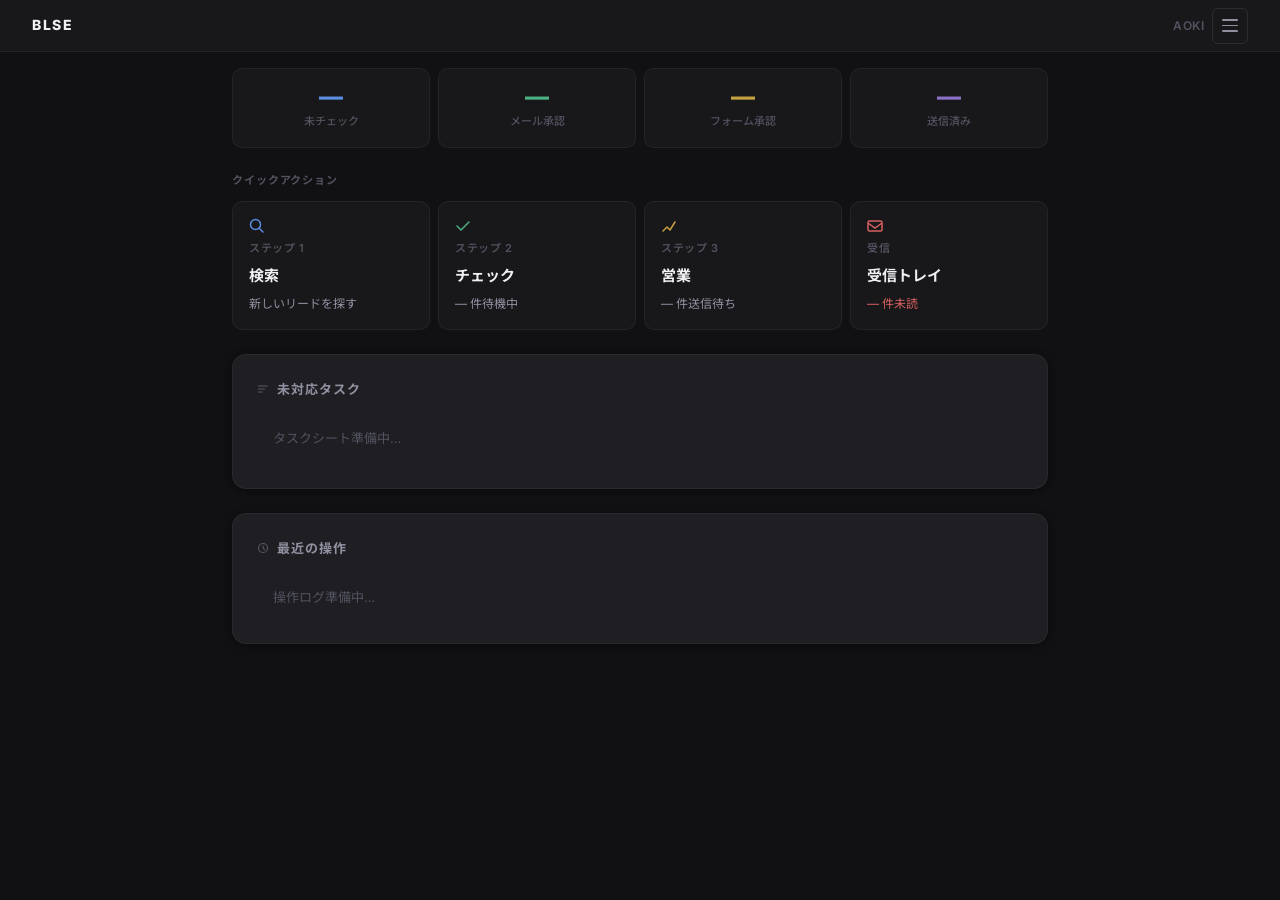
==== index.html @ 65430a39 "Initial commit: BLSE v2 frontend + GAS scripts" ====
<!DOCTYPE html>
<html lang="ja">

<head>
    <meta charset="UTF-8">
    <meta name="viewport" content="width=device-width, initial-scale=1.0">
    <title>BLSE — ダッシュボード</title>
    <link rel="preconnect" href="https://fonts.googleapis.com">
    <link
        href="https://fonts.googleapis.com/css2?family=Inter:wght@300;400;500;600;700;800;900&family=Noto+Sans+JP:wght@400;500;700&display=swap"
        rel="stylesheet">
    <link rel="stylesheet" href="styles.css">
    <script src="https://accounts.google.com/gsi/client" async defer></script>
    <script src="config.js"></script>
    <script src="auth.js"></script>
    <script src="sheets.js"></script>
    <style>
        .quick-actions {
            display: grid;
            grid-template-columns: 1fr 1fr;
            gap: var(--s2);
        }

        .quick-btn {
            display: flex;
            flex-direction: column;
            gap: 6px;
            padding: var(--s4);
            background: var(--bg-1);
            border: 1px solid var(--line-1);
            border-radius: var(--r2);
            cursor: pointer;
            text-decoration: none;
            transition: var(--mid);
            color: var(--t-1);
        }

        .quick-btn:hover {
            background: var(--bg-3);
            border-color: var(--line-3);
        }

        .quick-btn-label {
            font-size: .6875rem;
            color: var(--t-3);
            font-weight: 600;
            text-transform: uppercase;
            letter-spacing: .06em;
        }

        .quick-btn-title {
            font-size: .9375rem;
            font-weight: 700;
        }

        .quick-btn-sub {
            font-size: .75rem;
            color: var(--t-2);
        }

        .activity-item {
            display: flex;
            align-items: flex-start;
            gap: var(--s3);
            padding: var(--s3) 0;
            border-bottom: 1px solid var(--line-1);
            font-size: .8125rem;
        }

        .activity-item:last-child {
            border-bottom: none;
        }

        .activity-icon {
            width: 28px;
            height: 28px;
            border-radius: var(--r1);
            background: var(--bg-3);
            border: 1px solid var(--line-1);
            display: flex;
            align-items: center;
            justify-content: center;
            flex-shrink: 0;
        }

        .activity-text {
            flex: 1;
        }

        .activity-name {
            font-weight: 600;
            color: var(--t-1);
        }

        .activity-time {
            color: var(--t-3);
            font-size: .6875rem;
            margin-top: 2px;
        }

        .mb-lg {
            margin-bottom: var(--s5);
        }

        @media(min-width:768px) {
            .quick-actions {
                grid-template-columns: repeat(4, 1fr);
            }
        }
    </style>
</head>

<body>
    <header class="topbar">
        <span class="topbar-logo">BLSE</span>
        <div class="topbar-right">
            <span class="topbar-user">AOKI</span>
            <button class="topbar-menu-btn" onclick="toggleMenu()">
                <span class="hamburger"><span></span><span></span><span></span></span>
            </button>
        </div>
    </header>

    <div class="menu-overlay" id="menuOverlay" onclick="toggleMenu()"></div>
    <nav class="slide-menu" id="slideMenu">
        <button class="menu-close" onclick="toggleMenu()">&#x2715;</button>
        <div class="menu-section-label">メニュー</div>
        <a href="index.html" class="menu-item active">
            <svg width="14" height="14" viewBox="0 0 16 16" fill="none">
                <rect x="1" y="1" width="6" height="6" rx="1" fill="currentColor" />
                <rect x="9" y="1" width="6" height="6" rx="1" fill="currentColor" />
                <rect x="1" y="9" width="6" height="6" rx="1" fill="currentColor" />
                <rect x="9" y="9" width="6" height="6" rx="1" fill="currentColor" />
            </svg>
            ダッシュボード
        </a>
        <a href="search.html" class="menu-item">
            <svg width="14" height="14" viewBox="0 0 16 16" fill="none">
                <circle cx="6.5" cy="6.5" r="5" stroke="currentColor" stroke-width="1.5" />
                <path d="M10.5 10.5L14 14" stroke="currentColor" stroke-width="1.5" stroke-linecap="round" />
            </svg>
            検索
        </a>
        <a href="check.html" class="menu-item">
            <svg width="14" height="14" viewBox="0 0 16 16" fill="none">
                <path d="M2 8l4 4 8-8" stroke="currentColor" stroke-width="1.5" stroke-linecap="round"
                    stroke-linejoin="round" />
            </svg>
            チェック
        </a>
        <a href="sales.html" class="menu-item">
            <svg width="14" height="14" viewBox="0 0 16 16" fill="none">
                <path d="M2 13l4-4 3 3 5-8" stroke="currentColor" stroke-width="1.5" stroke-linecap="round"
                    stroke-linejoin="round" />
            </svg>
            営業
        </a>
        <a href="inbox.html" class="menu-item">
            <svg width="14" height="14" viewBox="0 0 16 16" fill="none">
                <rect x="1" y="3" width="14" height="10" rx="1.5" stroke="currentColor" stroke-width="1.5" />
                <path d="M1 5l7 5 7-5" stroke="currentColor" stroke-width="1.5" />
            </svg>
            受信トレイ
        </a>
        <a href="log.html" class="menu-item">
            <svg width="14" height="14" viewBox="0 0 16 16" fill="none">
                <path d="M2 4h12M2 8h8M2 12h5" stroke="currentColor" stroke-width="1.5" stroke-linecap="round" />
            </svg>
            ログ
        </a>
    </nav>

    <main class="main">
        <!-- 統計 -->
        <div class="stats-grid animate-in mb-lg">
            <div class="stat-item">
                <div class="stat-value t-blue" id="stat-unchecked">—</div>
                <div class="stat-label">未チェック</div>
            </div>
            <div class="stat-item">
                <div class="stat-value" style="color:var(--green)" id="stat-email">—</div>
                <div class="stat-label">メール承認</div>
            </div>
            <div class="stat-item">
                <div class="stat-value" style="color:var(--yellow)" id="stat-form">—</div>
                <div class="stat-label">フォーム承認</div>
            </div>
            <div class="stat-item">
                <div class="stat-value" style="color:var(--purple)" id="stat-inbox">—</div>
                <div class="stat-label">送信済み</div>
            </div>
        </div>

        <!-- クイックアクション -->
        <div class="section-label animate-in">クイックアクション</div>
        <div class="quick-actions animate-in mb-lg">
            <a href="search.html" class="quick-btn">
                <svg width="16" height="16" viewBox="0 0 16 16" fill="none">
                    <circle cx="6.5" cy="6.5" r="5" stroke="var(--blue)" stroke-width="1.5" />
                    <path d="M10.5 10.5L14 14" stroke="var(--blue)" stroke-width="1.5" stroke-linecap="round" />
                </svg>
                <span class="quick-btn-label">ステップ 1</span>
                <span class="quick-btn-title">検索</span>
                <span class="quick-btn-sub">新しいリードを探す</span>
            </a>
            <a href="check.html" class="quick-btn">
                <svg width="16" height="16" viewBox="0 0 16 16" fill="none">
                    <path d="M2 8l4 4 8-8" stroke="var(--green)" stroke-width="1.5" stroke-linecap="round"
                        stroke-linejoin="round" />
                </svg>
                <span class="quick-btn-label">ステップ 2</span>
                <span class="quick-btn-title">チェック</span>
                <span class="quick-btn-sub" id="qb-check">— 件待機中</span>
            </a>
            <a href="sales.html" class="quick-btn">
                <svg width="16" height="16" viewBox="0 0 16 16" fill="none">
                    <path d="M2 13l4-4 3 3 5-8" stroke="var(--yellow)" stroke-width="1.5" stroke-linecap="round"
                        stroke-linejoin="round" />
                </svg>
                <span class="quick-btn-label">ステップ 3</span>
                <span class="quick-btn-title">営業</span>
                <span class="quick-btn-sub" id="qb-sales">— 件送信待ち</span>
            </a>
            <a href="inbox.html" class="quick-btn">
                <svg width="16" height="16" viewBox="0 0 16 16" fill="none">
                    <rect x="1" y="3" width="14" height="10" rx="1.5" stroke="var(--red)" stroke-width="1.5" />
                    <path d="M1 5l7 5 7-5" stroke="var(--red)" stroke-width="1.5" />
                </svg>
                <span class="quick-btn-label">受信</span>
                <span class="quick-btn-title">受信トレイ</span>
                <span class="quick-btn-sub" id="qb-inbox" style="color:var(--red)">— 件未読</span>
            </a>
        </div>

        <!-- タスク -->
        <div class="card animate-in mb-lg">
            <div class="card-header">
                <span class="card-title">
                    <svg width="12" height="12" viewBox="0 0 16 16" fill="none">
                        <path d="M2 4h12M2 8h8M2 12h5" stroke="currentColor" stroke-width="1.5"
                            stroke-linecap="round" />
                    </svg>
                    未対応タスク
                </span>
                <span class="t-muted" id="taskBadge" style="font-size:.75rem;">—</span>
            </div>
            <div id="taskList" style="min-height:48px;">
                <div class="t-muted" style="padding:var(--s3) var(--s4);font-size:.8125rem;">読み込み中...</div>
            </div>
        </div>

        <!-- 最近の操作 -->
        <div class="card animate-in">
            <div class="card-header">
                <span class="card-title">
                    <svg width="12" height="12" viewBox="0 0 16 16" fill="none">
                        <circle cx="8" cy="8" r="6" stroke="currentColor" stroke-width="1.5" />
                        <path d="M8 5v3l2 2" stroke="currentColor" stroke-width="1.5" stroke-linecap="round" />
                    </svg>
                    最近の操作
                </span>
            </div>
            <div id="activityList">
                <div class="t-muted" style="padding:var(--s3) var(--s4);font-size:.8125rem;">読み込み中...</div>
            </div>
        </div>
    </main>

    <script>
        function toggleMenu() {
            document.getElementById('slideMenu').classList.toggle('active');
            document.getElementById('menuOverlay').classList.toggle('active');
        }

        // ── タスク完了処理 ────────────────────────────────────────────────
        async function completeTask(btn, sheetRowIndex) {
            btn.disabled = true;
            btn.textContent = '...';
            try {
                await Sheets.updateCellByHeader('タスク', sheetRowIndex, 'ステータス', '完了');
                btn.textContent = '✓';
                btn.style.color = 'var(--green)';
                btn.style.borderColor = 'var(--green)';
                btn.closest('.task-item').style.opacity = '0.4';
            } catch (e) {
                btn.disabled = false;
                btn.textContent = '✓';
                alert('更新失敗: ' + e.message);
            }
        }

        // ── 優先度ラベル変換 ──────────────────────────────────────────────
        function _priorityClass(p) {
            if (!p) return 'low';
            if (p.includes('最優先') || p.includes('🔴')) return 'high';
            if (p.includes('通常') || p.includes('🟡')) return 'medium';
            return 'low';
        }

        // ── 期限表示 ──────────────────────────────────────────────────────
        function _deadlineLabel(isoStr) {
            if (!isoStr) return '';
            const dl = new Date(isoStr);
            const now = new Date();
            const diffH = (dl - now) / 3600000;
            if (diffH < 0) return '<span class="task-deadline urgent">期限超過</span>';
            if (diffH < 24) return '<span class="task-deadline urgent">本日中</span>';
            if (diffH < 72) return '<span class="task-deadline">' + Math.ceil(diffH / 24) + '日以内</span>';
            return '<span class="task-deadline">' + dl.toLocaleDateString('ja-JP', { month: 'numeric', day: 'numeric' }) + 'まで</span>';
        }

        // ── 操作ドット色 ──────────────────────────────────────────────────
        function _dotColor(action) {
            if (!action) return 'dot-blue';
            if (action.includes('保存') || action.includes('完了')) return 'dot-green';
            if (action.includes('却下') || action.includes('失敗')) return 'dot-red';
            if (action.includes('返信') || action.includes('検知')) return 'dot-yellow';
            return 'dot-blue';
        }

        async function loadDashboard() {
            // ── 統計（失敗しても継続） ───────────────────────────────────
            try {
                const [unchecked, email, form, sent] = await Promise.all([
                    Sheets.readAll(CONFIG.SHEETS.UNCHECKED_HP),
                    Sheets.readAll(CONFIG.SHEETS.CHECKED_EMAIL),
                    Sheets.readAll(CONFIG.SHEETS.CHECKED_FORM),
                    Sheets.readAll(CONFIG.SHEETS.SENT),
                ]);
                const el = (id, val) => { const e = document.getElementById(id); if (e) e.textContent = val; };
                el('stat-unchecked', unchecked.length);
                el('stat-email', email.length);
                el('stat-form', form.length);
                el('stat-inbox', sent.length);
                // クイックアクションバッジ更新
                const qbCheck = document.getElementById('qb-check');
                const qbSales = document.getElementById('qb-sales');
                const qbInbox = document.getElementById('qb-inbox');
                if (qbCheck) qbCheck.textContent = unchecked.length + ' 件待機中';
                if (qbSales) qbSales.textContent = (email.length + form.length) + ' 件送信待ち';
                // 返信ログから未対応件数
                try {
                    const replies = await Sheets.readAll(CONFIG.SHEETS.REPLY_LOG || '返信ログ');
                    const unread = replies.filter(r => !r[6] || r[6] === '未対応').length;
                    if (qbInbox) qbInbox.textContent = unread + ' 件未対応';
                } catch { if (qbInbox) qbInbox.textContent = '—'; }

            } catch (e) { console.warn('統計読み込み失敗:', e); }

            // ── タスク一覧（シートなし時は空表示） ─────────────────────
            try {
                const tasks = await Sheets.readAll('タスク');
                // raw配列: [ts(0), title(1), priority(2), deadline(3), company(4), cat(5), status(6)]
                const activeTasks = tasks
                    .map((r, i) => ({ r, sheetRow: i + 2 }))
                    .filter(({ r }) => (r[6] || '') !== '完了')
                    .sort((a, b) => new Date(a.r[3]) - new Date(b.r[3]));

                document.getElementById('taskBadge').textContent = activeTasks.length + '件';
                const taskList = document.getElementById('taskList');
                if (activeTasks.length === 0) {
                    taskList.innerHTML = '<div class="t-muted" style="padding:var(--s3) var(--s4);font-size:.8125rem;">未対応タスクはありません ✅</div>';
                } else {
                    taskList.innerHTML = activeTasks.slice(0, 10).map(({ r, sheetRow }) => `
                        <div class="task-item">
                            <div class="task-priority ${_priorityClass(r[2])}"></div>
                            <div class="task-content">
                                <div class="task-title">${r[1] || '（タイトルなし）'}</div>
                                <div class="task-meta">${_deadlineLabel(r[3])}<span style="color:var(--t-4);margin-left:6px;font-size:.6875rem;">${r[4] || ''}</span></div>
                            </div>
                            <button class="task-check" onclick="completeTask(this, ${sheetRow})">✓</button>
                        </div>
                    `).join('');
                }
            } catch (e) {
                console.warn('タスク読み込み失敗:', e);
                document.getElementById('taskList').innerHTML = '<div class="t-muted" style="padding:var(--s3) var(--s4);font-size:.8125rem;">タスクシート準備中…</div>';
                document.getElementById('taskBadge').textContent = '';
            }

            // ── 操作ログ（シートなし時は空表示） ───────────────────────
            try {
                const logs = await Sheets.readAll(CONFIG.SHEETS.OPERATION_LOG);
                // raw配列: [ts(0), user(1), action(2), target(3), detail(4)]
                const recent = [...logs].reverse().slice(0, 5);
                const actEl = document.getElementById('activityList');
                if (recent.length === 0) {
                    actEl.innerHTML = '<div class="t-muted" style="padding:var(--s3) var(--s4);font-size:.8125rem;">操作ログがありません</div>';
                } else {
                    actEl.innerHTML = recent.map(r => {
                        const ts = r[0] ? new Date(r[0]).toLocaleTimeString('ja-JP', { hour: '2-digit', minute: '2-digit' }) : '';
                        const label = [r[2], r[3], r[4]].filter(Boolean).join(' — ');
                        return `
                        <div class="activity-item">
                            <div class="activity-icon"><div class="dot ${_dotColor(r[2])}"></div></div>
                            <div class="activity-text">
                                <div class="activity-name">${label}</div>
                                <div class="activity-time">${ts}</div>
                            </div>
                        </div>`;
                    }).join('');
                }
            } catch (e) {
                console.warn('操作ログ読み込み失敗:', e);
                document.getElementById('activityList').innerHTML = '<div class="t-muted" style="padding:var(--s3) var(--s4);font-size:.8125rem;">操作ログ準備中…</div>';
            }
        }
        loadDashboard();
    </script>
    <script>
        window.onerror = function (msg, src, line, col, err) {
            var m = '⚠️ [エラー] ' + msg + (src ? ' (' + src.split('/').pop() + ':' + line + ')' : '');
            if (typeof showToast === 'function') { showToast(m); return false; }
            var t = document.createElement('div');
            t.style.cssText = 'position:fixed;bottom:80px;left:50%;transform:translateX(-50%);background:#ef4444;color:#fff;padding:10px 18px;border-radius:8px;font-size:.8125rem;font-weight:600;z-index:99999;max-width:90vw;word-break:break-all;box-shadow:0 4px 12px rgba(0,0,0,.3);';
            t.textContent = m; document.body.appendChild(t);
            setTimeout(function () { t.remove(); }, 6000);
            return false;
        };
    </script>
</body>

</html>
---- styles.css ----
/* =============================================
   BLSE v2 — Design System
   No-emoji dark / Clean / Typographic
   ============================================= */

@import url('https://fonts.googleapis.com/css2?family=Inter:wght@300;400;500;600;700;800;900&family=Noto+Sans+JP:wght@400;500;700&display=swap');

*,
*::before,
*::after {
    box-sizing: border-box;
    margin: 0;
    padding: 0;
}

:root {
    /* Backgrounds */
    --bg-0: #111113;
    --bg-1: #18181b;
    --bg-2: #1f1f23;
    --bg-3: #27272c;
    --bg-4: #303037;

    /* Borders */
    --line-1: rgba(255, 255, 255, 0.05);
    --line-2: rgba(255, 255, 255, 0.09);
    --line-3: rgba(255, 255, 255, 0.14);

    /* Text */
    --t-1: #f0f0f2;
    --t-2: #9090a0;
    --t-3: #525260;

    /* Accents — muted palette */
    --blue: #5b8dde;
    --green: #4caf82;
    --red: #d96060;
    --yellow: #c4a040;
    --purple: #8b72c8;

    --blue-dim: rgba(91, 141, 222, 0.10);
    --green-dim: rgba(76, 175, 130, 0.10);
    --red-dim: rgba(217, 96, 96, 0.10);
    --yellow-dim: rgba(196, 160, 64, 0.10);

    /* Spacing */
    --s1: 4px;
    --s2: 8px;
    --s3: 12px;
    --s4: 16px;
    --s5: 24px;
    --s6: 32px;
    --s7: 48px;

    /* Radius */
    --r1: 6px;
    --r2: 10px;
    --r3: 14px;
    --r4: 20px;

    /* Shadows */
    --sh1: 0 1px 4px rgba(0, 0, 0, .3), 0 2px 12px rgba(0, 0, 0, .2);
    --sh2: 0 4px 20px rgba(0, 0, 0, .4);

    /* Font */
    --sans: 'Inter', 'Noto Sans JP', -apple-system, BlinkMacSystemFont, sans-serif;

    /* Transitions */
    --fast: 120ms ease;
    --mid: 220ms ease;
    --smooth: 320ms cubic-bezier(.4, 0, .2, 1);
}

html {
    font-size: 16px;
    -webkit-text-size-adjust: 100%;
}

body {
    font-family: var(--sans);
    background: var(--bg-0);
    color: var(--t-1);
    line-height: 1.6;
    min-height: 100vh;
    -webkit-font-smoothing: antialiased;
    overflow-x: hidden;
}

/* ── Typography ── */
h1,
h2,
h3,
h4 {
    font-weight: 700;
    line-height: 1.25;
    letter-spacing: -.025em;
}

h1 {
    font-size: 1.625rem;
}

h2 {
    font-size: 1.25rem;
}

h3 {
    font-size: 1.0625rem;
}

/* ── Top Bar ── */
.topbar {
    position: fixed;
    top: 0;
    left: 0;
    right: 0;
    height: 52px;
    background: var(--bg-1);
    border-bottom: 1px solid var(--line-1);
    display: flex;
    align-items: center;
    justify-content: space-between;
    padding: 0 var(--s4);
    z-index: 1000;
}

.topbar-logo {
    font-size: .875rem;
    font-weight: 800;
    letter-spacing: .12em;
    text-transform: uppercase;
    color: var(--t-1);
}

.topbar-right {
    display: flex;
    align-items: center;
    gap: var(--s2);
}

.topbar-user {
    font-size: .75rem;
    font-weight: 600;
    color: var(--t-3);
    letter-spacing: .04em;
}

.topbar-menu-btn {
    width: 36px;
    height: 36px;
    display: flex;
    align-items: center;
    justify-content: center;
    background: transparent;
    border: 1px solid var(--line-2);
    color: var(--t-2);
    border-radius: var(--r1);
    cursor: pointer;
    transition: var(--fast);
}

.topbar-menu-btn:hover {
    background: var(--bg-3);
    color: var(--t-1);
    border-color: var(--line-3);
}

.hamburger {
    display: flex;
    flex-direction: column;
    gap: 4px;
    pointer-events: none;
}

.hamburger span {
    display: block;
    width: 16px;
    height: 1.5px;
    background: currentColor;
    border-radius: 1px;
}

/* ── Slide Menu ── */
.menu-overlay {
    position: fixed;
    inset: 0;
    background: rgba(0, 0, 0, .55);
    z-index: 1100;
    opacity: 0;
    visibility: hidden;
    transition: var(--mid);
}

.menu-overlay.active {
    opacity: 1;
    visibility: visible;
}

.slide-menu {
    position: fixed;
    top: 0;
    right: -280px;
    width: 260px;
    height: 100vh;
    background: var(--bg-1);
    border-left: 1px solid var(--line-1);
    z-index: 1200;
    padding: 60px var(--s4) var(--s6);
    display: flex;
    flex-direction: column;
    gap: 2px;
    transition: var(--smooth);
    overflow-y: auto;
}

.slide-menu.active {
    right: 0;
}

.menu-close {
    position: absolute;
    top: var(--s4);
    right: var(--s4);
    width: 32px;
    height: 32px;
    display: flex;
    align-items: center;
    justify-content: center;
    background: transparent;
    border: 1px solid var(--line-2);
    color: var(--t-2);
    font-size: .875rem;
    border-radius: var(--r1);
    cursor: pointer;
    transition: var(--fast);
}

.menu-close:hover {
    color: var(--red);
    border-color: var(--red);
    background: var(--red-dim);
}

.menu-section-label {
    font-size: .625rem;
    font-weight: 700;
    color: var(--t-3);
    text-transform: uppercase;
    letter-spacing: .1em;
    padding: var(--s3) var(--s3) var(--s2);
    margin-top: var(--s2);
}

.menu-item {
    display: flex;
    align-items: center;
    gap: var(--s3);
    padding: 10px var(--s3);
    border-radius: var(--r1);
    color: var(--t-2);
    text-decoration: none;
    font-size: .875rem;
    font-weight: 500;
    transition: var(--fast);
    border: 1px solid transparent;
}

.menu-item:hover {
    background: var(--bg-3);
    color: var(--t-1);
}

.menu-item.active {
    color: var(--t-1);
    background: var(--bg-3);
    border-color: var(--line-2);
}

.menu-item svg {
    flex-shrink: 0;
    opacity: .6;
}

.menu-item.active svg {
    opacity: 1;
}

/* ── Main ── */
.main {
    padding-top: 68px;
    padding-bottom: 48px;
    max-width: 880px;
    margin: 0 auto;
    padding-left: var(--s4);
    padding-right: var(--s4);
}

/* ── Cards ── */
.card {
    background: var(--bg-2);
    border: 1px solid var(--line-1);
    border-radius: var(--r3);
    padding: var(--s5);
    box-shadow: var(--sh1);
    transition: var(--mid);
}

.card:hover {
    border-color: var(--line-2);
}

.card+.card {
    margin-top: var(--s4);
}

.card-header {
    display: flex;
    align-items: center;
    justify-content: space-between;
    margin-bottom: var(--s4);
}

.card-title {
    font-size: .8125rem;
    font-weight: 700;
    color: var(--t-2);
    text-transform: uppercase;
    letter-spacing: .07em;
    display: flex;
    align-items: center;
    gap: var(--s2);
}

.card-title svg {
    opacity: .5;
}

/* ── Badges ── */
.badge {
    display: inline-flex;
    align-items: center;
    gap: 4px;
    padding: 3px 10px;
    border-radius: 100px;
    font-size: .6875rem;
    font-weight: 600;
    letter-spacing: .02em;
}

.badge-red {
    background: var(--red-dim);
    color: var(--red);
}

.badge-yellow {
    background: var(--yellow-dim);
    color: var(--yellow);
}

.badge-green {
    background: var(--green-dim);
    color: var(--green);
}

.badge-blue {
    background: var(--blue-dim);
    color: var(--blue);
}

/* ── Buttons ── */
.btn {
    display: inline-flex;
    align-items: center;
    justify-content: center;
    gap: var(--s2);
    padding: 9px 18px;
    border-radius: var(--r1);
    font-size: .875rem;
    font-weight: 600;
    font-family: var(--sans);
    cursor: pointer;
    border: none;
    transition: var(--mid);
    text-decoration: none;
    white-space: nowrap;
    letter-spacing: -.01em;
}

.btn svg {
    flex-shrink: 0;
}

.btn-primary {
    background: var(--blue);
    color: #fff;
}

.btn-primary:hover {
    filter: brightness(1.1);
}

.btn-secondary {
    background: var(--bg-3);
    color: var(--t-1);
    border: 1px solid var(--line-2);
}

.btn-secondary:hover {
    background: var(--bg-4);
    border-color: var(--line-3);
}

.btn-success {
    background: var(--green);
    color: #fff;
}

.btn-success:hover {
    filter: brightness(1.1);
}

.btn-danger {
    background: var(--red);
    color: #fff;
}

.btn-danger:hover {
    filter: brightness(1.1);
}

.btn-ghost {
    background: transparent;
    color: var(--t-2);
    border: 1px solid var(--line-2);
}

.btn-ghost:hover {
    background: var(--bg-3);
    color: var(--t-1);
}

.btn-sm {
    padding: 6px 14px;
    font-size: .8125rem;
}

.btn-lg {
    padding: 12px 24px;
    font-size: 1rem;
}

.btn-block {
    width: 100%;
}

.btn:disabled {
    opacity: .35;
    cursor: not-allowed;
    pointer-events: none;
}

/* ── Status dots ── */
.dot {
    width: 7px;
    height: 7px;
    border-radius: 50%;
    flex-shrink: 0;
}

.dot-green {
    background: var(--green);
}

.dot-yellow {
    background: var(--yellow);
}

.dot-red {
    background: var(--red);
}

.dot-blue {
    background: var(--blue);
}

/* ── Stats ── */
.stats-grid {
    display: grid;
    grid-template-columns: repeat(3, 1fr);
    gap: var(--s2);
}

.stat-item {
    text-align: center;
    padding: var(--s4);
    background: var(--bg-1);
    border: 1px solid var(--line-1);
    border-radius: var(--r2);
}

.stat-value {
    font-size: 1.5rem;
    font-weight: 800;
    line-height: 1;
    margin-bottom: 4px;
}

.stat-label {
    font-size: .6875rem;
    color: var(--t-3);
    font-weight: 500;
}

/* ── Task items ── */
.task-item {
    display: flex;
    align-items: flex-start;
    gap: var(--s4);
    padding: var(--s3) var(--s4);
    border-radius: var(--r1);
    border: 1px solid var(--line-1);
    background: var(--bg-1);
    transition: var(--fast);
}

.task-item:hover {
    border-color: var(--line-2);
    background: var(--bg-2);
}

.task-item+.task-item {
    margin-top: var(--s2);
}

.task-priority {
    width: 3px;
    min-height: 36px;
    border-radius: 2px;
    flex-shrink: 0;
    margin-top: 2px;
}

.task-priority.high {
    background: var(--red);
}

.task-priority.medium {
    background: var(--yellow);
}

.task-priority.low {
    background: var(--green);
}

.task-content {
    flex: 1;
    min-width: 0;
}

.task-title {
    font-size: .875rem;
    font-weight: 600;
    margin-bottom: 2px;
}

.task-meta {
    font-size: .75rem;
    color: var(--t-3);
    display: flex;
    gap: var(--s2);
}

.task-deadline.urgent {
    color: var(--red);
    font-weight: 600;
}

.task-check {
    width: 28px;
    height: 28px;
    border-radius: var(--r1);
    border: 1.5px solid var(--line-2);
    background: transparent;
    color: transparent;
    cursor: pointer;
    display: flex;
    align-items: center;
    justify-content: center;
    flex-shrink: 0;
    margin-top: 2px;
    transition: var(--fast);
}

.task-check:hover {
    border-color: var(--green);
    color: var(--green);
    background: var(--green-dim);
}

/* ── Login ── */
.login-container {
    display: flex;
    flex-direction: column;
    align-items: center;
    justify-content: center;
    min-height: 100vh;
    padding: var(--s6);
}

.login-logo {
    font-size: 2.25rem;
    font-weight: 900;
    letter-spacing: -.05em;
    color: var(--t-1);
    margin-bottom: 4px;
}

.login-sub {
    font-size: .8125rem;
    color: var(--t-3);
    margin-bottom: var(--s7);
    font-weight: 500;
}

.btn-google {
    display: flex;
    align-items: center;
    gap: var(--s3);
    padding: 14px 28px;
    background: #fff;
    color: #1f2937;
    border: none;
    border-radius: var(--r1);
    font-size: .9375rem;
    font-weight: 600;
    font-family: var(--sans);
    cursor: pointer;
    box-shadow: 0 2px 8px rgba(0, 0, 0, .25);
    transition: var(--mid);
}

.btn-google:hover {
    transform: translateY(-1px);
    box-shadow: 0 4px 16px rgba(0, 0, 0, .35);
}

/* ── Section label ── */
.section-label {
    font-size: .6875rem;
    font-weight: 700;
    color: var(--t-3);
    text-transform: uppercase;
    letter-spacing: .08em;
    margin-bottom: var(--s3);
}

/* ── Animations ── */
@keyframes fadeUp {
    from {
        opacity: 0;
        transform: translateY(8px);
    }

    to {
        opacity: 1;
        transform: translateY(0);
    }
}

.animate-in {
    animation: fadeUp .3s ease both;
}

.animate-in:nth-child(2) {
    animation-delay: 60ms;
}

.animate-in:nth-child(3) {
    animation-delay: 120ms;
}

.animate-in:nth-child(4) {
    animation-delay: 180ms;
}

.animate-in:nth-child(5) {
    animation-delay: 240ms;
}

/* ── Responsive ── */
@media(min-width:768px) {
    .topbar {
        padding: 0 var(--s6);
    }

    .main {
        padding-left: var(--s6);
        padding-right: var(--s6);
    }

    h1 {
        font-size: 1.875rem;
    }

    .stats-grid {
        grid-template-columns: repeat(4, 1fr);
    }

    .login-logo {
        font-size: 3rem;
    }
}

/* ── Utils ── */
.t-muted {
    color: var(--t-3);
}

.t-dim {
    color: var(--t-2);
}

.t-blue {
    color: var(--blue);
}

.t-green {
    color: var(--green);
}

.t-red {
    color: var(--red);
}

.t-yellow {
    color: var(--yellow);
}

.fw-700 {
    font-weight: 700;
}

.fw-800 {
    font-weight: 800;
}

.text-muted {
    color: var(--t-3);
}

.text-accent {
    color: var(--blue);
}

.text-green {
    color: var(--green);
}

.text-yellow {
    color: var(--yellow);
}

.text-red {
    color: var(--red);
}

.mt-sm {
    margin-top: var(--s2);
}

.mt-md {
    margin-top: var(--s4);
}

.mt-lg {
    margin-top: var(--s5);
}

/* ── Scrollbar ── */
::-webkit-scrollbar {
    width: 5px;
}

::-webkit-scrollbar-track {
    background: transparent;
}

::-webkit-scrollbar-thumb {
    background: var(--line-2);
    border-radius: 3px;
}

/* ── Selection ── */
::selection {
    background: rgba(91, 141, 222, .2);
}
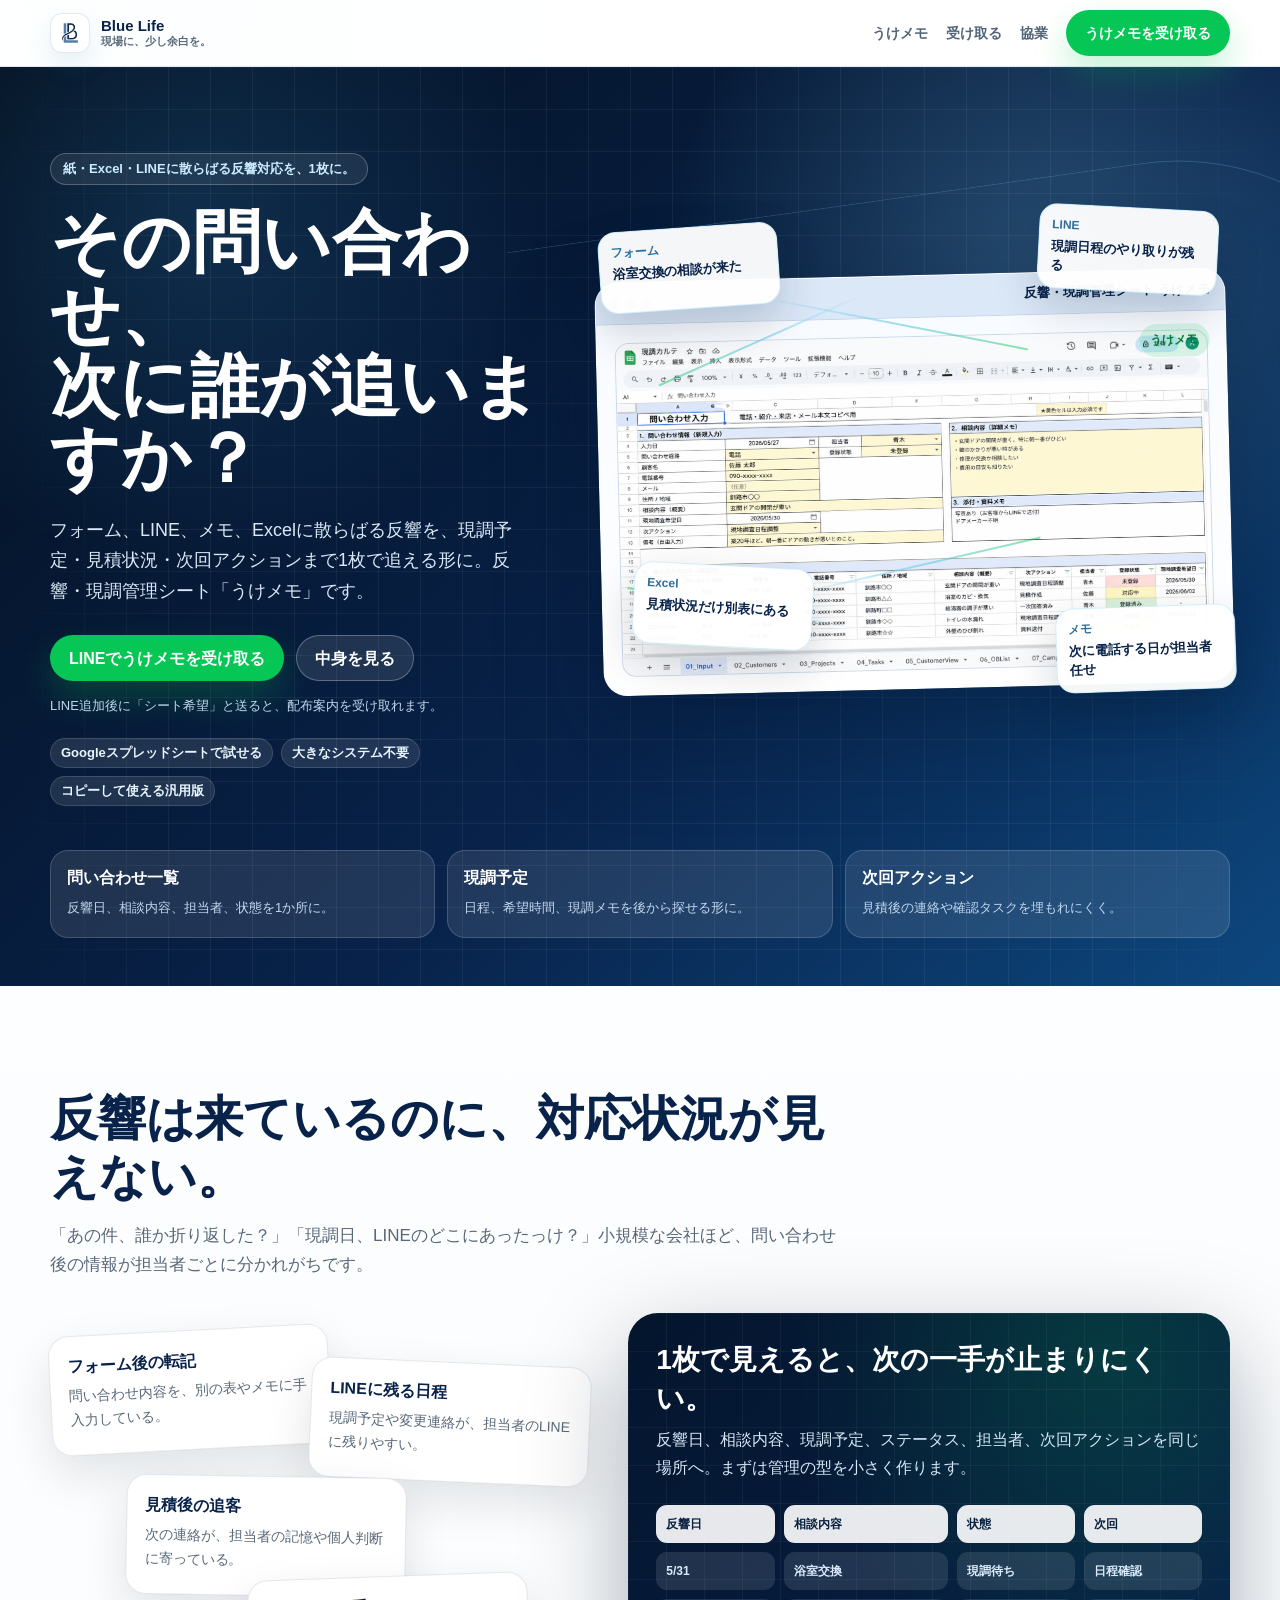
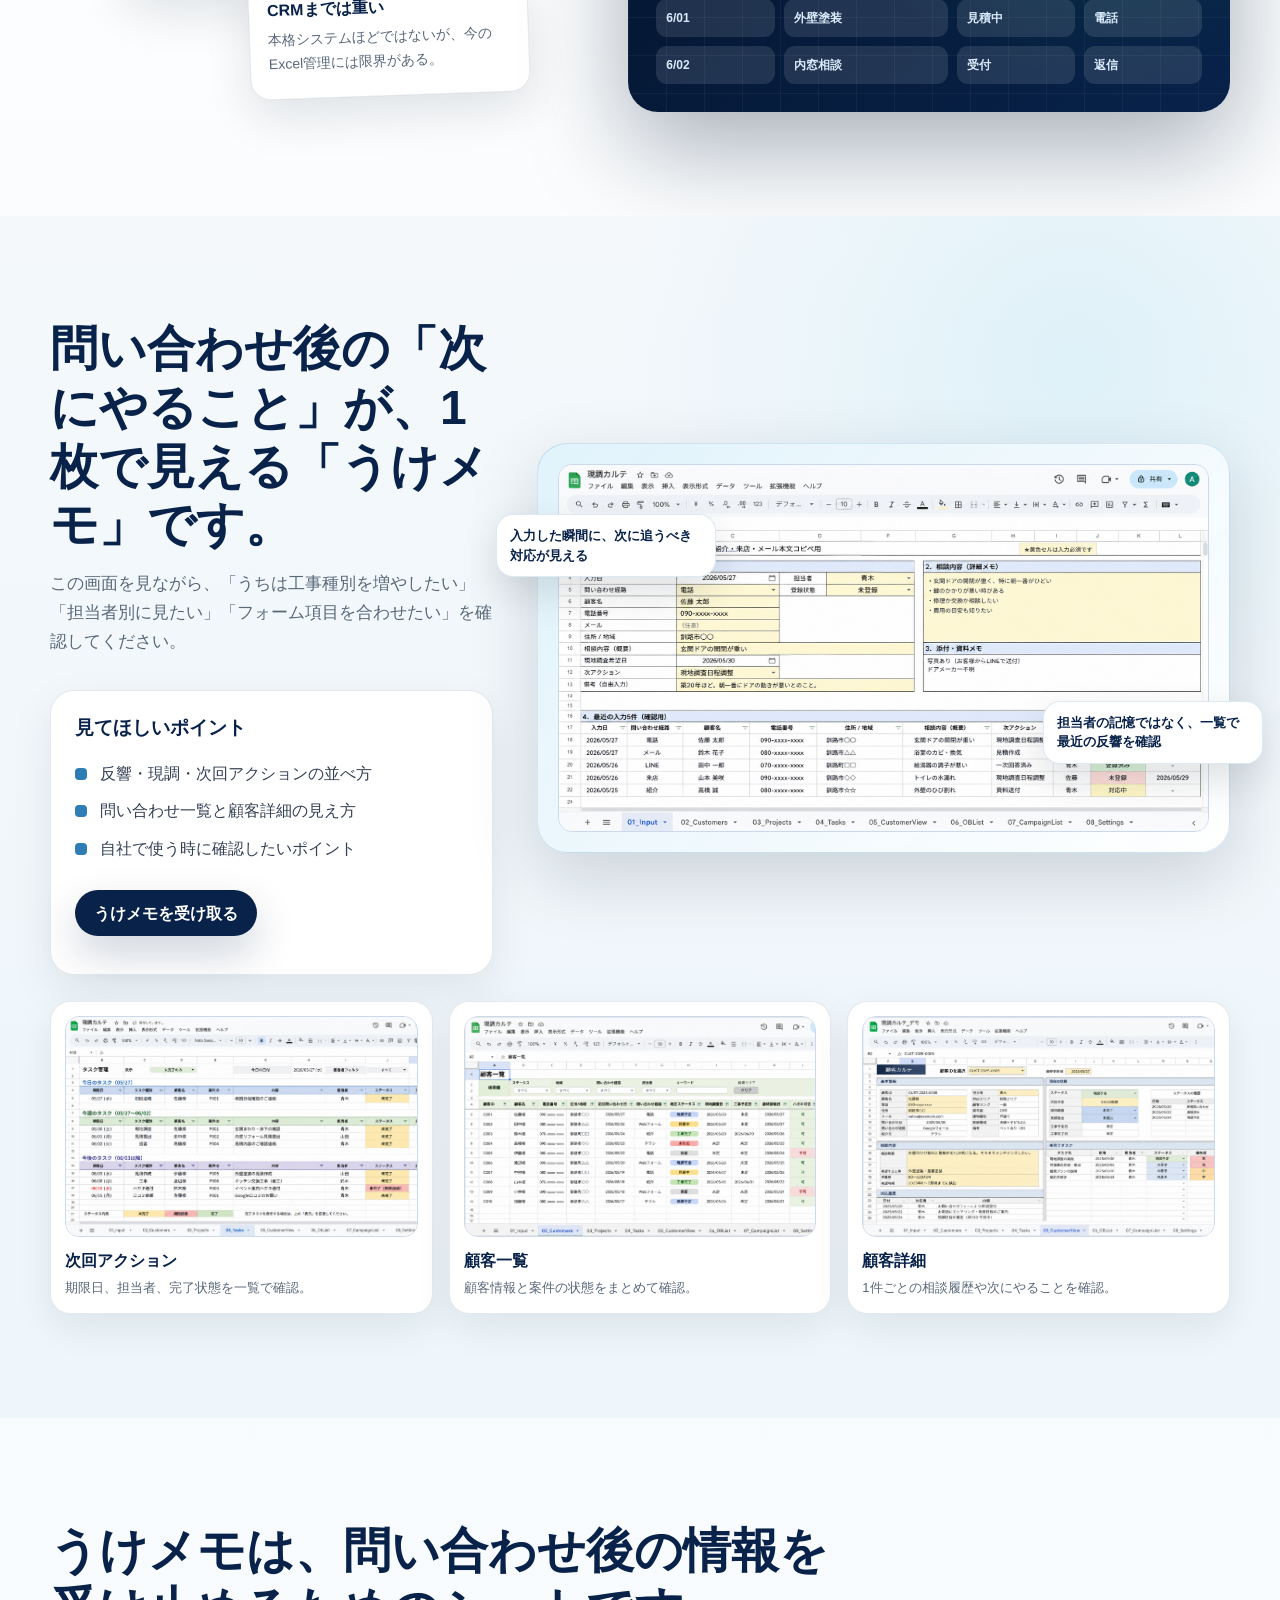
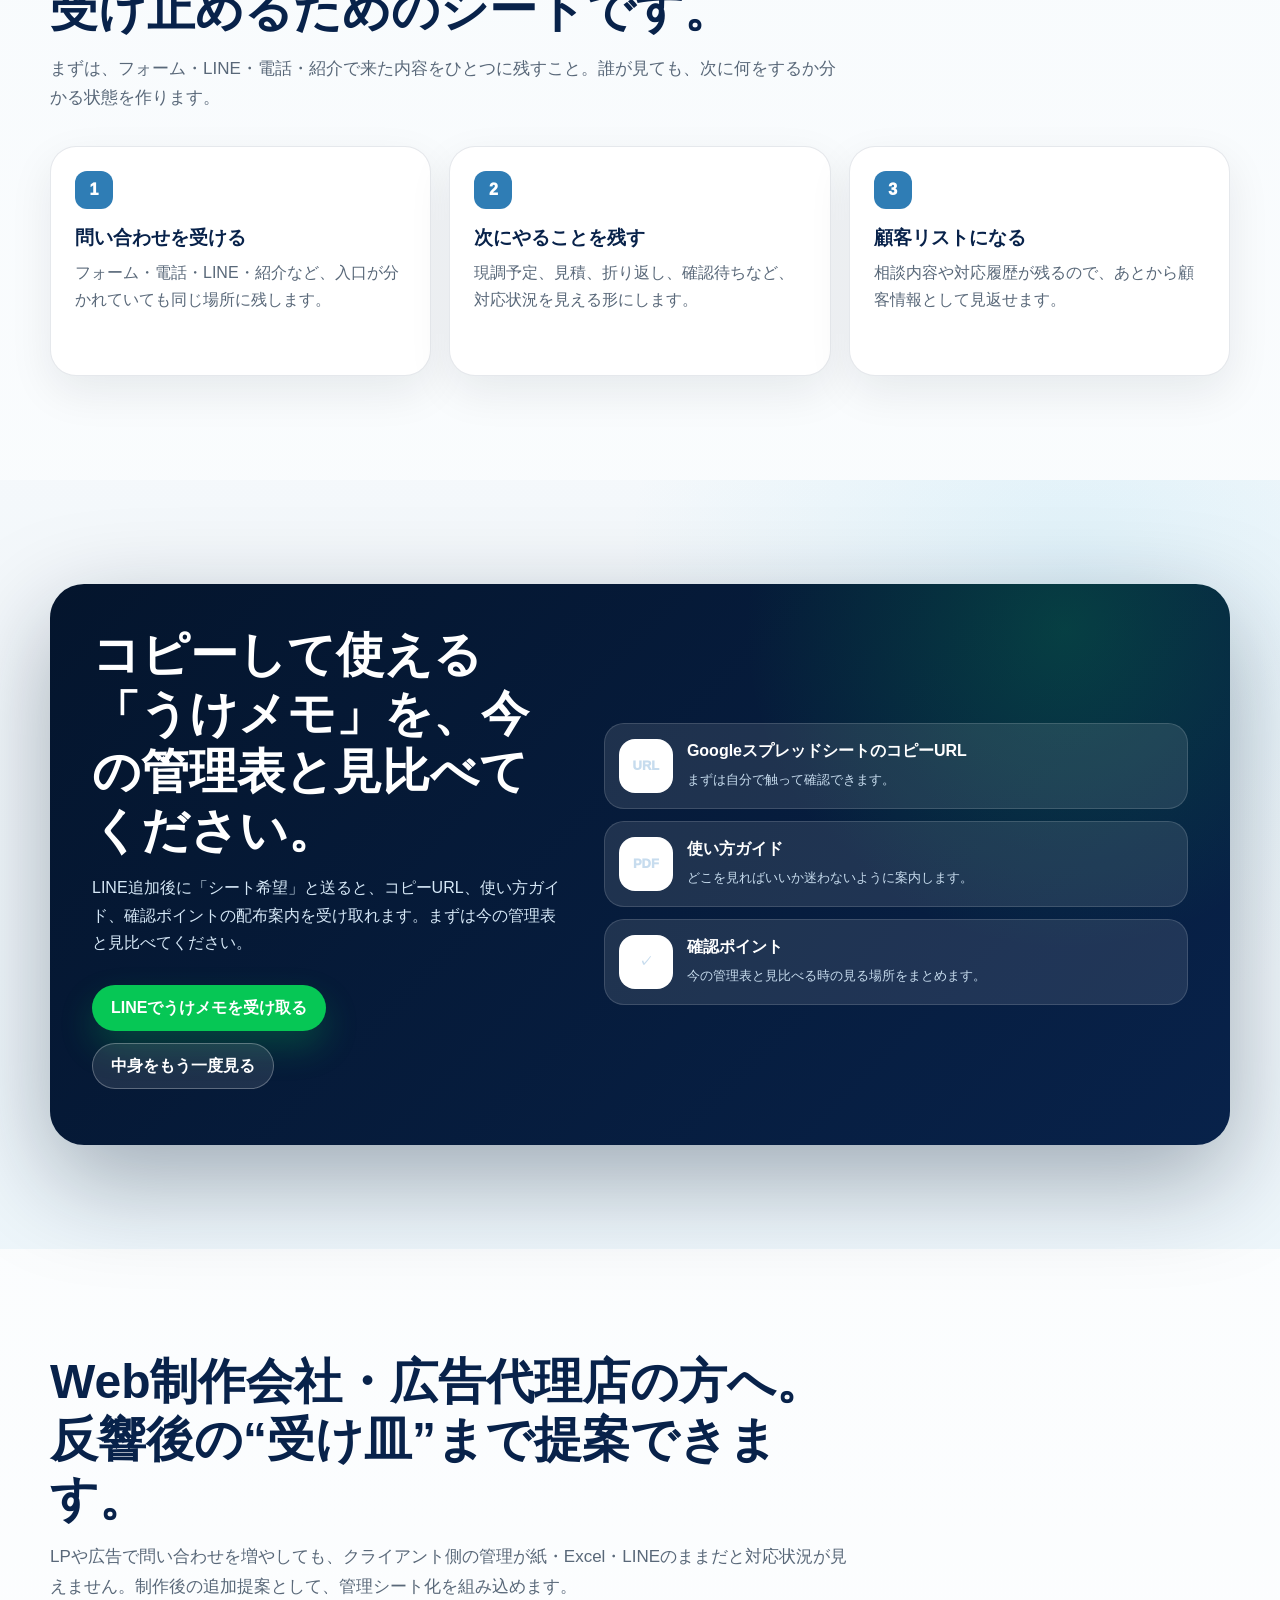
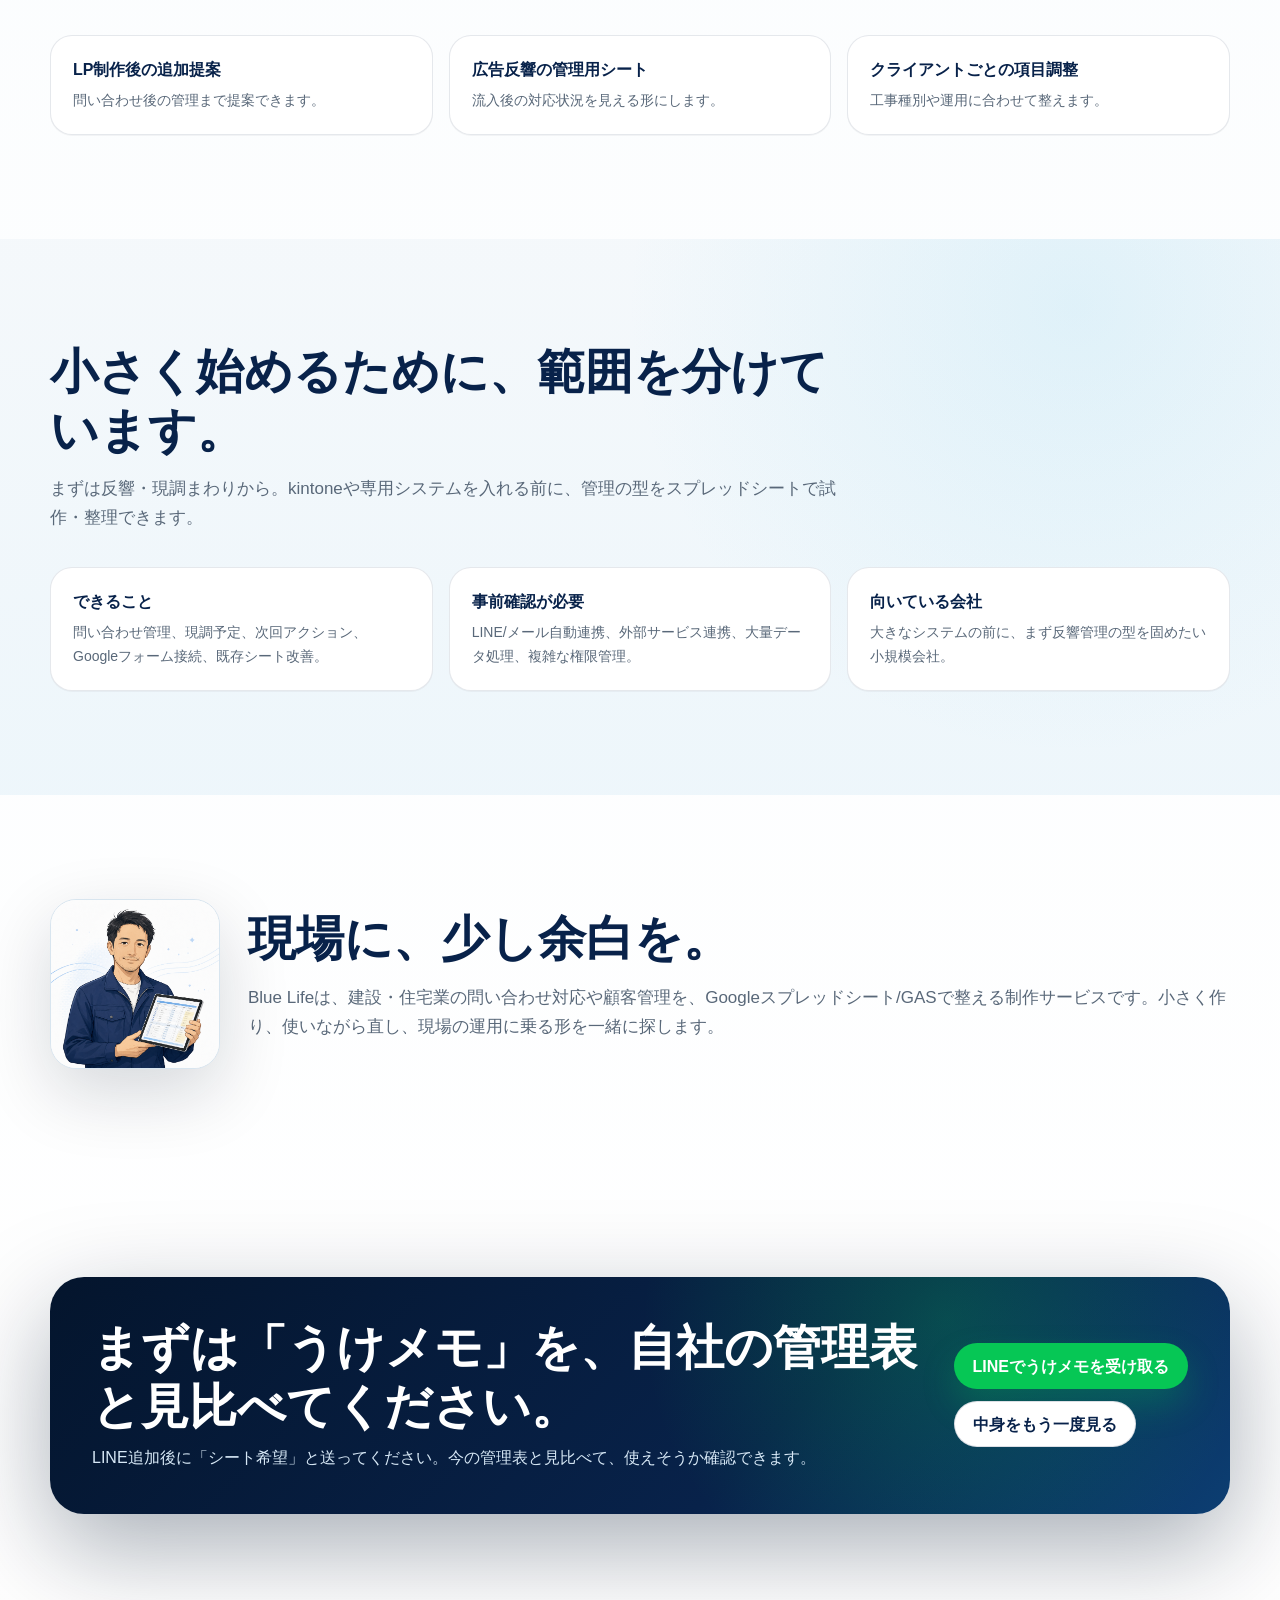
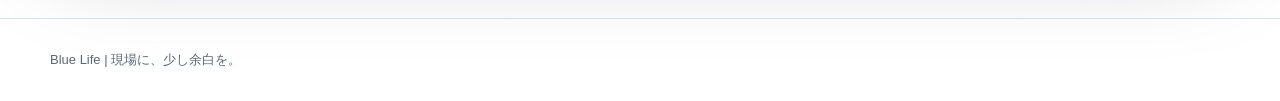
==== commit 0e214dcd: "Publish Blue Life ukememo LP" ====
--- a/index.html
+++ b/index.html
@@ -1,423 +1,1289 @@
-<!DOCTYPE html>
+<!doctype html>
 <html lang="ja">
-
 <head>
-    <meta charset="UTF-8">
-    <meta name="viewport" content="width=device-width, initial-scale=1.0">
-    <title>BLSE — ダッシュボード</title>
-    <link rel="preconnect" href="https://fonts.googleapis.com">
-    <link
-        href="https://fonts.googleapis.com/css2?family=Inter:wght@300;400;500;600;700;800;900&family=Noto+Sans+JP:wght@400;500;700&display=swap"
-        rel="stylesheet">
-    <link rel="stylesheet" href="styles.css">
-    <script src="https://accounts.google.com/gsi/client" async defer></script>
-    <script src="config.js"></script>
-    <script src="auth.js"></script>
-    <script src="sheets.js"></script>
-    <style>
-        .quick-actions {
-            display: grid;
-            grid-template-columns: 1fr 1fr;
-            gap: var(--s2);
-        }
-
-        .quick-btn {
-            display: flex;
-            flex-direction: column;
-            gap: 6px;
-            padding: var(--s4);
-            background: var(--bg-1);
-            border: 1px solid var(--line-1);
-            border-radius: var(--r2);
-            cursor: pointer;
-            text-decoration: none;
-            transition: var(--mid);
-            color: var(--t-1);
-        }
-
-        .quick-btn:hover {
-            background: var(--bg-3);
-            border-color: var(--line-3);
-        }
-
-        .quick-btn-label {
-            font-size: .6875rem;
-            color: var(--t-3);
-            font-weight: 600;
-            text-transform: uppercase;
-            letter-spacing: .06em;
-        }
-
-        .quick-btn-title {
-            font-size: .9375rem;
-            font-weight: 700;
-        }
-
-        .quick-btn-sub {
-            font-size: .75rem;
-            color: var(--t-2);
-        }
-
-        .activity-item {
-            display: flex;
-            align-items: flex-start;
-            gap: var(--s3);
-            padding: var(--s3) 0;
-            border-bottom: 1px solid var(--line-1);
-            font-size: .8125rem;
-        }
-
-        .activity-item:last-child {
-            border-bottom: none;
-        }
-
-        .activity-icon {
-            width: 28px;
-            height: 28px;
-            border-radius: var(--r1);
-            background: var(--bg-3);
-            border: 1px solid var(--line-1);
-            display: flex;
-            align-items: center;
-            justify-content: center;
-            flex-shrink: 0;
-        }
-
-        .activity-text {
-            flex: 1;
-        }
-
-        .activity-name {
-            font-weight: 600;
-            color: var(--t-1);
-        }
-
-        .activity-time {
-            color: var(--t-3);
-            font-size: .6875rem;
-            margin-top: 2px;
-        }
-
-        .mb-lg {
-            margin-bottom: var(--s5);
-        }
-
-        @media(min-width:768px) {
-            .quick-actions {
-                grid-template-columns: repeat(4, 1fr);
-            }
-        }
-    </style>
+  <meta charset="utf-8">
+  <meta name="viewport" content="width=device-width, initial-scale=1">
+  <title>Blue Life | 反響・現調管理シート うけメモ</title>
+  <link rel="icon" type="image/png" href="blue-life-logo-mark-32.png">
+  <link rel="apple-touch-icon" href="blue-life-logo-mark-180.png">
+  <script>document.documentElement.classList.add("js-enabled");</script>
+  <style>
+    :root {
+      --ink: #071523;
+      --navy: #08224a;
+      --deep: #04152d;
+      --blue: #2f7db5;
+      --sky: #dff2fb;
+      --aqua: #83d2ef;
+      --line: #06c755;
+      --paper: #ffffff;
+      --mist: #f4f8fb;
+      --warm: #fff6d8;
+      --warning: #ffcf54;
+      --muted: #596879;
+      --border: #d8e5ef;
+      --shadow: 0 24px 70px rgba(7, 21, 35, 0.16);
+      --strong-shadow: 0 34px 100px rgba(4, 21, 45, 0.34);
+    }
+
+    * { box-sizing: border-box; }
+
+    html {
+      scroll-behavior: smooth;
+      color: var(--ink);
+      font-family: -apple-system, BlinkMacSystemFont, "Segoe UI", "Hiragino Sans", "Yu Gothic", Meiryo, sans-serif;
+      background: #fff;
+      overflow-x: hidden;
+    }
+
+    body {
+      margin: 0;
+      line-height: 1.72;
+      letter-spacing: 0;
+      overflow-x: hidden;
+      background:
+        radial-gradient(circle at 15% 0%, rgba(131, 210, 239, 0.22), transparent 32rem),
+        linear-gradient(180deg, #ffffff 0%, #f8fbfd 46%, #ffffff 100%);
+    }
+
+    a { color: inherit; }
+
+    img {
+      max-width: 100%;
+      height: auto;
+    }
+
+    .site-header {
+      position: sticky;
+      top: 0;
+      z-index: 30;
+      border-bottom: 1px solid rgba(216, 229, 239, 0.82);
+      background: rgba(255, 255, 255, 0.9);
+      backdrop-filter: blur(18px);
+    }
+
+    .nav {
+      width: min(1180px, calc(100% - 32px));
+      min-height: 66px;
+      margin: 0 auto;
+      display: flex;
+      align-items: center;
+      justify-content: space-between;
+      gap: 18px;
+    }
+
+    .brand {
+      display: flex;
+      align-items: center;
+      gap: 11px;
+      color: var(--navy);
+      text-decoration: none;
+      font-weight: 900;
+      white-space: nowrap;
+    }
+
+    .brand-mark {
+      width: 40px;
+      height: 40px;
+      display: grid;
+      place-items: center;
+      border-radius: 12px;
+      background: #fff;
+      border: 1px solid rgba(8, 34, 74, 0.1);
+      box-shadow: 0 12px 26px rgba(47, 125, 181, 0.12);
+      overflow: hidden;
+    }
+
+    .brand-mark img {
+      width: 100%;
+      height: 100%;
+      object-fit: contain;
+      display: block;
+    }
+
+    .brand-text {
+      display: grid;
+      line-height: 1.12;
+      font-size: 15px;
+    }
+
+    .brand-text span {
+      color: var(--muted);
+      font-size: 11px;
+      font-weight: 800;
+    }
+
+    .nav-links {
+      display: flex;
+      align-items: center;
+      gap: 18px;
+      color: #526579;
+      font-size: 14px;
+      font-weight: 750;
+    }
+
+    .nav-links a {
+      text-decoration: none;
+    }
+
+    .nav-cta,
+    .btn {
+      display: inline-flex;
+      align-items: center;
+      justify-content: center;
+      min-height: 46px;
+      gap: 8px;
+      border-radius: 999px;
+      padding: 0 18px;
+      border: 1px solid transparent;
+      font-weight: 900;
+      text-decoration: none;
+      transition: transform 180ms ease, box-shadow 180ms ease, background 180ms ease;
+      white-space: nowrap;
+    }
+
+    .nav-cta,
+    .btn-primary {
+      color: #fff;
+      background: var(--line);
+      box-shadow: 0 16px 34px rgba(6, 199, 85, 0.24);
+    }
+
+    .btn-primary:hover,
+    .nav-cta:hover,
+    .btn:hover {
+      transform: translateY(-2px);
+    }
+
+    .btn-dark {
+      color: #fff;
+      background: var(--navy);
+      box-shadow: 0 18px 42px rgba(8, 34, 74, 0.2);
+    }
+
+    .btn-ghost {
+      color: #fff;
+      border-color: rgba(255, 255, 255, 0.28);
+      background: rgba(255, 255, 255, 0.1);
+    }
+
+    .btn-light {
+      color: var(--navy);
+      background: #fff;
+      border-color: rgba(8, 34, 74, 0.14);
+    }
+
+    .wrap {
+      width: min(1180px, calc(100% - 32px));
+      margin: 0 auto;
+    }
+
+    .hero {
+      position: relative;
+      min-height: 760px;
+      color: #fff;
+      overflow: hidden;
+      background:
+        radial-gradient(circle at 82% 22%, rgba(131, 210, 239, 0.25), transparent 24rem),
+        radial-gradient(circle at 15% 16%, rgba(47, 125, 181, 0.24), transparent 22rem),
+        linear-gradient(135deg, #04101f 0%, #08224a 58%, #0d477e 100%);
+    }
+
+    .hero::before {
+      content: "";
+      position: absolute;
+      inset: 0;
+      pointer-events: none;
+      background-image:
+        linear-gradient(rgba(255, 255, 255, 0.055) 1px, transparent 1px),
+        linear-gradient(90deg, rgba(255, 255, 255, 0.055) 1px, transparent 1px);
+      background-size: 42px 42px;
+      mask-image: linear-gradient(90deg, transparent, #000 14%, #000 86%, transparent);
+    }
+
+    .hero::after {
+      content: "";
+      position: absolute;
+      width: 900px;
+      height: 520px;
+      right: -160px;
+      top: 120px;
+      border: 1px solid rgba(131, 210, 239, 0.22);
+      border-left: 0;
+      border-bottom: 0;
+      border-radius: 0 260px 0 0;
+      transform: rotate(-8deg);
+      pointer-events: none;
+    }
+
+    .hero-grid {
+      position: relative;
+      z-index: 2;
+      display: grid;
+      grid-template-columns: minmax(0, 0.88fr) minmax(560px, 1.12fr);
+      gap: 54px;
+      align-items: center;
+      padding: 86px 0 44px;
+    }
+
+    .eyebrow {
+      display: inline-flex;
+      align-items: center;
+      min-height: 32px;
+      padding: 0 12px;
+      border-radius: 999px;
+      color: #cbecff;
+      border: 1px solid rgba(255, 255, 255, 0.24);
+      background: rgba(255, 255, 255, 0.08);
+      font-size: 13px;
+      font-weight: 900;
+    }
+
+    h1, h2, h3, p { margin-top: 0; }
+
+    h1 {
+      margin: 22px 0 20px;
+      font-size: clamp(42px, 5.4vw, 72px);
+      line-height: 1.04;
+      letter-spacing: 0;
+    }
+
+    h2 {
+      margin-bottom: 14px;
+      color: var(--navy);
+      font-size: clamp(30px, 3.8vw, 48px);
+      line-height: 1.22;
+      letter-spacing: 0;
+    }
+
+    h3 {
+      color: var(--navy);
+      line-height: 1.38;
+      letter-spacing: 0;
+    }
+
+    .hero-copy {
+      max-width: 650px;
+      color: #d9e9f8;
+      font-size: 18px;
+    }
+
+    .cta-row {
+      display: flex;
+      flex-wrap: wrap;
+      gap: 12px;
+      margin: 28px 0 14px;
+    }
+
+    .kit-section .cta-row,
+    .final-cta .cta-row {
+      flex-direction: column;
+      align-items: flex-start;
+    }
+
+    .micro {
+      margin: 0;
+      color: #bfd6ec;
+      font-size: 13px;
+    }
+
+    .promise-line {
+      display: flex;
+      flex-wrap: wrap;
+      gap: 8px;
+      margin-top: 20px;
+    }
+
+    .promise-line span {
+      display: inline-flex;
+      align-items: center;
+      min-height: 30px;
+      padding: 0 10px;
+      border-radius: 999px;
+      color: #e8f6ff;
+      background: rgba(255, 255, 255, 0.1);
+      border: 1px solid rgba(255, 255, 255, 0.14);
+      font-size: 13px;
+      font-weight: 800;
+    }
+
+    .mess-stage {
+      position: relative;
+      min-height: 560px;
+    }
+
+    .sheet-showcase {
+      position: absolute;
+      right: 0;
+      top: 76px;
+      width: min(670px, 100%);
+      transform: rotate(-1.4deg);
+      border-radius: 24px;
+      background: #f8fbff;
+      border: 1px solid rgba(255, 255, 255, 0.38);
+      box-shadow: var(--strong-shadow);
+      overflow: hidden;
+      color: var(--ink);
+    }
+
+    .sheet-showcase::before {
+      content: "うけメモ";
+      position: absolute;
+      right: 16px;
+      top: 54px;
+      z-index: 3;
+      padding: 6px 11px;
+      border-radius: 999px;
+      background: rgba(6, 199, 85, 0.14);
+      color: #047a38;
+      font-size: 12px;
+      font-weight: 950;
+    }
+
+    .window-top {
+      height: 42px;
+      display: flex;
+      align-items: center;
+      justify-content: space-between;
+      gap: 12px;
+      padding: 0 14px;
+      background: #dbe8f8;
+      border-bottom: 1px solid #c8d7ea;
+      color: var(--navy);
+      font-size: 13px;
+      font-weight: 900;
+    }
+
+    .dots {
+      display: flex;
+      gap: 6px;
+    }
+
+    .dot {
+      width: 10px;
+      height: 10px;
+      border-radius: 50%;
+      background: #9fb3cc;
+    }
+
+    .shot-img {
+      display: block;
+      width: 100%;
+      border: 1px solid #ccd9ea;
+      border-radius: 14px;
+      background: #fff;
+    }
+
+    .sheet-body {
+      padding: 18px;
+      background: linear-gradient(180deg, #f8fbff, #fff);
+    }
+
+    .floating-note {
+      position: absolute;
+      z-index: 4;
+      width: 180px;
+      min-height: 82px;
+      padding: 12px;
+      border-radius: 18px;
+      color: var(--navy);
+      background: rgba(255, 255, 255, 0.96);
+      border: 1px solid rgba(131, 210, 239, 0.38);
+      box-shadow: 0 18px 44px rgba(4, 21, 45, 0.18);
+      font-size: 13px;
+      line-height: 1.45;
+      font-weight: 850;
+      animation: noteFloat 6.5s ease-in-out infinite;
+    }
+
+    .floating-note strong {
+      display: block;
+      margin-bottom: 4px;
+      font-size: 12px;
+      color: #2c6e9e;
+    }
+
+    .note-line {
+      position: absolute;
+      z-index: 1;
+      height: 2px;
+      background: linear-gradient(90deg, rgba(131, 210, 239, 0), rgba(131, 210, 239, 0.75), rgba(6, 199, 85, 0.45));
+      transform-origin: left center;
+    }
+
+    .note-a { left: 0; top: 28px; transform: rotate(-4deg); }
+    .note-b { right: 12px; top: 8px; transform: rotate(3deg); animation-delay: 800ms; }
+    .note-c { left: 34px; bottom: 112px; transform: rotate(3deg); animation-delay: 1.2s; }
+    .note-d { right: -6px; bottom: 68px; transform: rotate(-2deg); animation-delay: 1.8s; }
+
+    .line-a { left: 154px; top: 96px; width: 280px; transform: rotate(11deg); }
+    .line-b { right: 150px; top: 96px; width: 220px; transform: rotate(156deg); }
+    .line-c { left: 188px; bottom: 162px; width: 260px; transform: rotate(-13deg); }
+    .line-d { right: 146px; bottom: 130px; width: 230px; transform: rotate(190deg); }
+
+    @keyframes noteFloat {
+      0%, 100% { translate: 0 0; }
+      50% { translate: 0 -9px; }
+    }
+
+    .hero-proof {
+      position: relative;
+      z-index: 3;
+      display: grid;
+      grid-template-columns: repeat(3, minmax(0, 1fr));
+      gap: 12px;
+      padding-bottom: 48px;
+    }
+
+    .proof-item {
+      min-height: 86px;
+      padding: 16px;
+      border-radius: 18px;
+      color: #e7f4ff;
+      background: rgba(255, 255, 255, 0.1);
+      border: 1px solid rgba(255, 255, 255, 0.16);
+    }
+
+    .proof-item strong {
+      display: block;
+      color: #fff;
+      line-height: 1.4;
+      margin-bottom: 4px;
+    }
+
+    .proof-item span {
+      color: #c1d8ef;
+      font-size: 13px;
+    }
+
+    .section {
+      position: relative;
+      padding: 104px 0;
+    }
+
+    .section.soft {
+      background:
+        radial-gradient(circle at 84% 12%, rgba(131, 210, 239, 0.18), transparent 28rem),
+        linear-gradient(180deg, rgba(244, 248, 251, 0.96), rgba(237, 246, 251, 0.96));
+    }
+
+    .section-head {
+      max-width: 800px;
+      margin-bottom: 34px;
+    }
+
+    .lead {
+      color: var(--muted);
+      font-size: 17px;
+    }
+
+    .pain-board {
+      display: grid;
+      grid-template-columns: minmax(0, 0.95fr) minmax(0, 1.05fr);
+      gap: 34px;
+      align-items: center;
+    }
+
+    .before-stack,
+    .after-panel {
+      position: relative;
+      min-height: 390px;
+    }
+
+    .pain-card {
+      position: absolute;
+      width: min(280px, 52%);
+      min-height: 120px;
+      padding: 18px;
+      border-radius: 20px;
+      background: #fff;
+      border: 1px solid rgba(8, 34, 74, 0.1);
+      box-shadow: 0 18px 46px rgba(7, 21, 35, 0.11);
+    }
+
+    .pain-card strong {
+      display: block;
+      color: var(--navy);
+      margin-bottom: 6px;
+      line-height: 1.45;
+    }
+
+    .pain-card p {
+      margin: 0;
+      color: var(--muted);
+      font-size: 14px;
+    }
+
+    .pain-card:nth-child(1) { left: 0; top: 12px; rotate: -3deg; }
+    .pain-card:nth-child(2) { right: 4px; top: 44px; rotate: 2.5deg; }
+    .pain-card:nth-child(3) { left: 14%; top: 158px; rotate: 1deg; }
+    .pain-card:nth-child(4) { right: 12%; bottom: 12px; rotate: -2deg; }
+
+    .after-panel {
+      padding: 28px;
+      border-radius: 30px;
+      color: #fff;
+      background:
+        radial-gradient(circle at 80% 12%, rgba(6, 199, 85, 0.18), transparent 20rem),
+        linear-gradient(135deg, var(--deep), var(--navy));
+      box-shadow: var(--strong-shadow);
+      overflow: hidden;
+    }
+
+    .after-panel::before {
+      content: "";
+      position: absolute;
+      inset: 0;
+      background-image:
+        linear-gradient(rgba(255, 255, 255, 0.045) 1px, transparent 1px),
+        linear-gradient(90deg, rgba(255, 255, 255, 0.045) 1px, transparent 1px);
+      background-size: 38px 38px;
+      pointer-events: none;
+    }
+
+    .after-panel > * {
+      position: relative;
+      z-index: 1;
+    }
+
+    .after-panel h3 {
+      color: #fff;
+      font-size: 28px;
+      margin-bottom: 8px;
+    }
+
+    .after-panel p {
+      color: #d6e8f7;
+    }
+
+    .mini-table {
+      display: grid;
+      gap: 9px;
+      margin-top: 24px;
+    }
+
+    .mini-row {
+      display: grid;
+      grid-template-columns: 0.72fr 1fr 0.72fr 0.72fr;
+      gap: 9px;
+    }
+
+    .mini-cell {
+      min-height: 38px;
+      display: flex;
+      align-items: center;
+      padding: 0 10px;
+      border-radius: 11px;
+      color: #d9ebfb;
+      background: rgba(255, 255, 255, 0.11);
+      font-size: 12px;
+      font-weight: 850;
+    }
+
+    .mini-row:first-child .mini-cell {
+      color: #09203f;
+      background: rgba(255, 255, 255, 0.9);
+    }
+
+    .showcase {
+      display: grid;
+      grid-template-columns: minmax(0, 0.78fr) minmax(0, 1.22fr);
+      gap: 44px;
+      align-items: center;
+    }
+
+    .copy-card {
+      padding: 24px;
+      border-radius: 24px;
+      background: #fff;
+      border: 1px solid rgba(8, 34, 74, 0.1);
+      box-shadow: 0 16px 44px rgba(7, 21, 35, 0.08);
+    }
+
+    .list {
+      display: grid;
+      gap: 10px;
+      margin: 18px 0 0;
+      padding: 0;
+      list-style: none;
+    }
+
+    .list li {
+      position: relative;
+      padding-left: 25px;
+      color: #344054;
+    }
+
+    .list li::before {
+      content: "";
+      position: absolute;
+      left: 0;
+      top: 8px;
+      width: 12px;
+      height: 12px;
+      border-radius: 4px;
+      background: var(--blue);
+    }
+
+    .product-shot {
+      position: relative;
+      padding: 20px;
+      border-radius: 30px;
+      background:
+        linear-gradient(135deg, rgba(223, 242, 251, 0.96), rgba(255, 255, 255, 0.98));
+      border: 1px solid rgba(47, 125, 181, 0.18);
+      box-shadow: var(--shadow);
+    }
+
+    .product-shot::before {
+      content: "";
+      position: absolute;
+      inset: 34px -18px -18px 52px;
+      z-index: -1;
+      border-radius: 30px;
+      background: linear-gradient(135deg, rgba(47, 125, 181, 0.18), rgba(6, 199, 85, 0.11));
+      rotate: 2deg;
+    }
+
+    .callout {
+      position: absolute;
+      z-index: 2;
+      max-width: 220px;
+      padding: 11px 13px;
+      border-radius: 17px;
+      background: #fff;
+      color: var(--navy);
+      border: 1px solid rgba(47, 125, 181, 0.16);
+      box-shadow: 0 16px 38px rgba(7, 21, 35, 0.12);
+      font-size: 13px;
+      font-weight: 850;
+      line-height: 1.5;
+    }
+
+    .callout-a { left: -42px; top: 70px; }
+    .callout-b { right: -34px; bottom: 88px; }
+
+    .screens-row {
+      display: grid;
+      grid-template-columns: repeat(3, minmax(0, 1fr));
+      gap: 16px;
+      margin-top: 26px;
+    }
+
+    .screen-card {
+      padding: 14px;
+      border-radius: 20px;
+      background: #fff;
+      border: 1px solid rgba(8, 34, 74, 0.1);
+      box-shadow: 0 14px 36px rgba(7, 21, 35, 0.08);
+    }
+
+    .screen-card .shot-img {
+      aspect-ratio: 16 / 10;
+      object-fit: cover;
+      object-position: top left;
+      margin-bottom: 12px;
+    }
+
+    .screen-card strong {
+      display: block;
+      color: var(--navy);
+      line-height: 1.45;
+      margin-bottom: 5px;
+    }
+
+    .screen-card p {
+      margin: 0;
+      color: var(--muted);
+      font-size: 13px;
+    }
+
+    .path {
+      display: grid;
+      grid-template-columns: repeat(3, minmax(0, 1fr));
+      gap: 18px;
+    }
+
+    .path-step {
+      position: relative;
+      min-height: 230px;
+      padding: 24px;
+      border-radius: 26px;
+      background: #fff;
+      border: 1px solid rgba(8, 34, 74, 0.1);
+      box-shadow: 0 16px 44px rgba(7, 21, 35, 0.08);
+    }
+
+    .path-step::before {
+      content: attr(data-step);
+      display: grid;
+      place-items: center;
+      width: 38px;
+      height: 38px;
+      margin-bottom: 16px;
+      border-radius: 12px;
+      color: #fff;
+      background: var(--blue);
+      font-weight: 950;
+    }
+
+    .path-step h3 {
+      margin-bottom: 8px;
+    }
+
+    .path-step p {
+      margin: 0;
+      color: var(--muted);
+    }
+
+    .kit-section {
+      padding: 42px;
+      border-radius: 34px;
+      color: #fff;
+      background:
+        radial-gradient(circle at 86% 8%, rgba(6, 199, 85, 0.2), transparent 20rem),
+        linear-gradient(135deg, var(--deep), var(--navy));
+      box-shadow: var(--strong-shadow);
+      overflow: hidden;
+    }
+
+    .kit-grid {
+      display: grid;
+      grid-template-columns: minmax(0, 0.9fr) minmax(0, 1.1fr);
+      gap: 34px;
+      align-items: center;
+    }
+
+    .kit-section h2 {
+      color: #fff;
+    }
+
+    .kit-section p {
+      color: #d6e8f7;
+    }
+
+    .kit-preview {
+      display: grid;
+      gap: 12px;
+    }
+
+    .kit-item {
+      display: grid;
+      grid-template-columns: 54px minmax(0, 1fr);
+      gap: 14px;
+      align-items: center;
+      min-height: 86px;
+      padding: 14px;
+      border-radius: 20px;
+      background: rgba(255, 255, 255, 0.1);
+      border: 1px solid rgba(255, 255, 255, 0.14);
+    }
+
+    .kit-icon {
+      width: 54px;
+      height: 54px;
+      display: grid;
+      place-items: center;
+      border-radius: 16px;
+      color: var(--navy);
+      background: #fff;
+      font-weight: 950;
+    }
+
+    .kit-item strong {
+      display: block;
+      color: #fff;
+      line-height: 1.42;
+      margin-bottom: 2px;
+    }
+
+    .kit-item span {
+      color: #c7dcee;
+      font-size: 13px;
+    }
+
+    .partner-grid,
+    .risk-grid {
+      display: grid;
+      grid-template-columns: repeat(3, minmax(0, 1fr));
+      gap: 16px;
+    }
+
+    .quiet-card {
+      padding: 22px;
+      border-radius: 22px;
+      background: #fff;
+      border: 1px solid rgba(8, 34, 74, 0.1);
+      box-shadow: 0 1px 0 rgba(7, 21, 35, 0.04);
+    }
+
+    .quiet-card strong {
+      display: block;
+      color: var(--navy);
+      margin-bottom: 7px;
+      line-height: 1.45;
+    }
+
+    .quiet-card p {
+      margin: 0;
+      color: var(--muted);
+      font-size: 14px;
+    }
+
+    .about {
+      display: grid;
+      grid-template-columns: 170px minmax(0, 1fr);
+      gap: 28px;
+      align-items: center;
+    }
+
+    .avatar {
+      width: 170px;
+      aspect-ratio: 1;
+      border-radius: 26px;
+      background: #fff;
+      border: 1px solid var(--border);
+      box-shadow: var(--shadow);
+      overflow: hidden;
+      position: relative;
+    }
+
+    .avatar img {
+      width: 100%;
+      height: 100%;
+      display: block;
+      object-fit: cover;
+    }
+
+    .final-cta {
+      padding: 42px;
+      border-radius: 34px;
+      color: #fff;
+      background:
+        radial-gradient(circle at 76% 18%, rgba(6, 199, 85, 0.24), transparent 19rem),
+        linear-gradient(135deg, #04152d, #08224a 62%, #0c3e72);
+      box-shadow: var(--strong-shadow);
+      display: flex;
+      align-items: center;
+      justify-content: space-between;
+      gap: 26px;
+    }
+
+    .final-cta h2 {
+      color: #fff;
+      margin-bottom: 8px;
+    }
+
+    .final-cta p {
+      margin: 0;
+      color: #d7e8f6;
+    }
+
+    footer {
+      padding: 30px 0;
+      border-top: 1px solid var(--border);
+      color: var(--muted);
+      font-size: 13px;
+    }
+
+    .sticky-mobile-cta {
+      display: none;
+    }
+
+    @media (max-width: 980px) {
+      .nav-links a:not(.nav-cta) { display: none; }
+
+      .hero-grid,
+      .pain-board,
+      .showcase,
+      .kit-grid,
+      .about {
+        grid-template-columns: 1fr;
+      }
+
+      .hero-grid {
+        padding-top: 56px;
+      }
+
+      .mess-stage {
+        min-height: auto;
+      }
+
+      .sheet-showcase,
+      .floating-note,
+      .note-line,
+      .pain-card,
+      .callout {
+        position: relative;
+        left: auto;
+        right: auto;
+        top: auto;
+        bottom: auto;
+        width: auto;
+        max-width: none;
+        transform: none;
+        rotate: 0deg;
+      }
+
+      .pain-card:nth-child(1),
+      .pain-card:nth-child(2),
+      .pain-card:nth-child(3),
+      .pain-card:nth-child(4) {
+        left: auto;
+        right: auto;
+        top: auto;
+        bottom: auto;
+        rotate: 0deg;
+      }
+
+      .sheet-showcase {
+        margin-top: 18px;
+      }
+
+      .floating-note {
+        display: inline-grid;
+        width: calc(50% - 8px);
+        margin: 0 8px 10px 0;
+        vertical-align: top;
+      }
+
+      .before-stack {
+        display: grid;
+        grid-template-columns: 1fr 1fr;
+        gap: 14px;
+        min-height: 0;
+      }
+
+      .after-panel {
+        min-height: 0;
+      }
+
+      .path,
+      .screens-row,
+      .partner-grid,
+      .risk-grid {
+        grid-template-columns: 1fr;
+      }
+
+      .final-cta {
+        align-items: flex-start;
+        flex-direction: column;
+      }
+    }
+
+    @media (max-width: 640px) {
+      .wrap {
+        width: min(100% - 26px, 1180px);
+      }
+
+      .nav {
+        min-height: 66px;
+      }
+
+      .nav-cta {
+        display: none;
+      }
+
+      .brand-mark {
+        width: 34px;
+        height: 34px;
+      }
+
+      .brand-text {
+        font-size: 14px;
+      }
+
+      .hero {
+        min-height: auto;
+      }
+
+      .hero-grid {
+        gap: 24px;
+        padding: 44px 0 26px;
+      }
+
+      h1 {
+        font-size: 34px;
+      }
+
+      h2 {
+        font-size: 29px;
+      }
+
+      .cta-row {
+        width: 100%;
+      }
+
+      .cta-row .btn {
+        width: fit-content;
+        max-width: 100%;
+        min-height: 44px;
+        padding: 10px 16px;
+        white-space: normal;
+        line-height: 1.25;
+        text-align: center;
+      }
+
+      .floating-note {
+        width: 100%;
+      }
+
+      .hero-proof {
+        grid-template-columns: 1fr;
+      }
+
+      .section {
+        padding: 70px 0;
+      }
+
+      .before-stack {
+        grid-template-columns: 1fr;
+      }
+
+      .mini-row {
+        grid-template-columns: 1fr 1fr;
+      }
+
+      .copy-card,
+      .kit-section,
+      .final-cta {
+        padding: 24px;
+        border-radius: 24px;
+      }
+
+      .product-shot {
+        padding: 12px;
+      }
+
+      .sticky-mobile-cta {
+        position: fixed;
+        z-index: 40;
+        left: 12px;
+        right: 12px;
+        bottom: 12px;
+        display: grid;
+      }
+
+      .sticky-mobile-cta .btn {
+        width: 100%;
+        box-shadow: 0 18px 42px rgba(6, 199, 85, 0.34);
+      }
+    }
+  </style>
 </head>
-
 <body>
-    <header class="topbar">
-        <span class="topbar-logo">BLSE</span>
-        <div class="topbar-right">
-            <span class="topbar-user">AOKI</span>
-            <button class="topbar-menu-btn" onclick="toggleMenu()">
-                <span class="hamburger"><span></span><span></span><span></span></span>
-            </button>
-        </div>
-    </header>
-
-    <div class="menu-overlay" id="menuOverlay" onclick="toggleMenu()"></div>
-    <nav class="slide-menu" id="slideMenu">
-        <button class="menu-close" onclick="toggleMenu()">&#x2715;</button>
-        <div class="menu-section-label">メニュー</div>
-        <a href="index.html" class="menu-item active">
-            <svg width="14" height="14" viewBox="0 0 16 16" fill="none">
-                <rect x="1" y="1" width="6" height="6" rx="1" fill="currentColor" />
-                <rect x="9" y="1" width="6" height="6" rx="1" fill="currentColor" />
-                <rect x="1" y="9" width="6" height="6" rx="1" fill="currentColor" />
-                <rect x="9" y="9" width="6" height="6" rx="1" fill="currentColor" />
-            </svg>
-            ダッシュボード
-        </a>
-        <a href="search.html" class="menu-item">
-            <svg width="14" height="14" viewBox="0 0 16 16" fill="none">
-                <circle cx="6.5" cy="6.5" r="5" stroke="currentColor" stroke-width="1.5" />
-                <path d="M10.5 10.5L14 14" stroke="currentColor" stroke-width="1.5" stroke-linecap="round" />
-            </svg>
-            検索
-        </a>
-        <a href="check.html" class="menu-item">
-            <svg width="14" height="14" viewBox="0 0 16 16" fill="none">
-                <path d="M2 8l4 4 8-8" stroke="currentColor" stroke-width="1.5" stroke-linecap="round"
-                    stroke-linejoin="round" />
-            </svg>
-            チェック
-        </a>
-        <a href="sales.html" class="menu-item">
-            <svg width="14" height="14" viewBox="0 0 16 16" fill="none">
-                <path d="M2 13l4-4 3 3 5-8" stroke="currentColor" stroke-width="1.5" stroke-linecap="round"
-                    stroke-linejoin="round" />
-            </svg>
-            営業
-        </a>
-        <a href="inbox.html" class="menu-item">
-            <svg width="14" height="14" viewBox="0 0 16 16" fill="none">
-                <rect x="1" y="3" width="14" height="10" rx="1.5" stroke="currentColor" stroke-width="1.5" />
-                <path d="M1 5l7 5 7-5" stroke="currentColor" stroke-width="1.5" />
-            </svg>
-            受信トレイ
-        </a>
-        <a href="log.html" class="menu-item">
-            <svg width="14" height="14" viewBox="0 0 16 16" fill="none">
-                <path d="M2 4h12M2 8h8M2 12h5" stroke="currentColor" stroke-width="1.5" stroke-linecap="round" />
-            </svg>
-            ログ
-        </a>
+  <header class="site-header">
+    <nav class="nav" aria-label="Main navigation">
+      <a class="brand" href="#">
+        <span class="brand-mark"><img src="blue-life-logo-mark.png" alt="" aria-hidden="true"></span>
+        <span class="brand-text">Blue Life<span>現場に、少し余白を。</span></span>
+      </a>
+      <div class="nav-links">
+        <a href="#demo">うけメモ</a>
+        <a href="https://lin.ee/WhV6vM5">受け取る</a>
+        <a href="#partner">協業</a>
+        <a class="nav-cta" href="https://lin.ee/WhV6vM5">うけメモを受け取る</a>
+      </div>
     </nav>
-
-    <main class="main">
-        <!-- 統計 -->
-        <div class="stats-grid animate-in mb-lg">
-            <div class="stat-item">
-                <div class="stat-value t-blue" id="stat-unchecked">—</div>
-                <div class="stat-label">未チェック</div>
+  </header>
+
+  <main>
+    <section class="hero">
+      <div class="wrap hero-grid">
+        <div>
+          <span class="eyebrow">紙・Excel・LINEに散らばる反響対応を、1枚に。</span>
+          <h1>その問い合わせ、<br>次に誰が追いますか？</h1>
+          <p class="hero-copy">フォーム、LINE、メモ、Excelに散らばる反響を、現調予定・見積状況・次回アクションまで1枚で追える形に。反響・現調管理シート「うけメモ」です。</p>
+          <div class="cta-row">
+            <a class="btn btn-primary" href="https://lin.ee/WhV6vM5">LINEでうけメモを受け取る</a>
+            <a class="btn btn-ghost" href="#demo">中身を見る</a>
+          </div>
+          <p class="micro">LINE追加後に「シート希望」と送ると、配布案内を受け取れます。</p>
+          <div class="promise-line">
+            <span>Googleスプレッドシートで試せる</span>
+            <span>大きなシステム不要</span>
+            <span>コピーして使える汎用版</span>
+          </div>
+        </div>
+
+        <div class="mess-stage" aria-label="散らばった問い合わせが管理シートにまとまるイメージ">
+          <div class="floating-note note-a"><strong>フォーム</strong>浴室交換の相談が来た</div>
+          <div class="floating-note note-b"><strong>LINE</strong>現調日程のやり取りが残る</div>
+          <div class="floating-note note-c"><strong>Excel</strong>見積状況だけ別表にある</div>
+          <div class="floating-note note-d"><strong>メモ</strong>次に電話する日が担当者任せ</div>
+          <span class="note-line line-a"></span>
+          <span class="note-line line-b"></span>
+          <span class="note-line line-c"></span>
+          <span class="note-line line-d"></span>
+          <div class="sheet-showcase">
+            <div class="window-top">
+              <div class="dots"><span class="dot"></span><span class="dot"></span><span class="dot"></span></div>
+              <span>反響・現調管理シート うけメモ</span>
             </div>
-            <div class="stat-item">
-                <div class="stat-value" style="color:var(--green)" id="stat-email">—</div>
-                <div class="stat-label">メール承認</div>
+            <div class="sheet-body">
+              <img class="shot-img" src="2026-05-27-gencho-carte-sheet-input.png" alt="問い合わせ入力と最近の入力一覧を確認できるGoogleスプレッドシート画面">
             </div>
-            <div class="stat-item">
-                <div class="stat-value" style="color:var(--yellow)" id="stat-form">—</div>
-                <div class="stat-label">フォーム承認</div>
+          </div>
+        </div>
+      </div>
+      <div class="wrap hero-proof">
+        <div class="proof-item"><strong>問い合わせ一覧</strong><span>反響日、相談内容、担当者、状態を1か所に。</span></div>
+        <div class="proof-item"><strong>現調予定</strong><span>日程、希望時間、現調メモを後から探せる形に。</span></div>
+        <div class="proof-item"><strong>次回アクション</strong><span>見積後の連絡や確認タスクを埋もれにくく。</span></div>
+      </div>
+    </section>
+
+    <section class="section" id="pain">
+      <div class="wrap">
+        <div class="section-head">
+          <h2>反響は来ているのに、対応状況が見えない。</h2>
+          <p class="lead">「あの件、誰か折り返した？」「現調日、LINEのどこにあったっけ？」小規模な会社ほど、問い合わせ後の情報が担当者ごとに分かれがちです。</p>
+        </div>
+        <div class="pain-board">
+          <div class="before-stack">
+            <div class="pain-card"><strong>フォーム後の転記</strong><p>問い合わせ内容を、別の表やメモに手入力している。</p></div>
+            <div class="pain-card"><strong>LINEに残る日程</strong><p>現調予定や変更連絡が、担当者のLINEに残りやすい。</p></div>
+            <div class="pain-card"><strong>見積後の追客</strong><p>次の連絡が、担当者の記憶や個人判断に寄っている。</p></div>
+            <div class="pain-card"><strong>CRMまでは重い</strong><p>本格システムほどではないが、今のExcel管理には限界がある。</p></div>
+          </div>
+          <div class="after-panel">
+            <h3>1枚で見えると、次の一手が止まりにくい。</h3>
+            <p>反響日、相談内容、現調予定、ステータス、担当者、次回アクションを同じ場所へ。まずは管理の型を小さく作ります。</p>
+            <div class="mini-table" aria-hidden="true">
+              <div class="mini-row"><span class="mini-cell">反響日</span><span class="mini-cell">相談内容</span><span class="mini-cell">状態</span><span class="mini-cell">次回</span></div>
+              <div class="mini-row"><span class="mini-cell">5/31</span><span class="mini-cell">浴室交換</span><span class="mini-cell">現調待ち</span><span class="mini-cell">日程確認</span></div>
+              <div class="mini-row"><span class="mini-cell">6/01</span><span class="mini-cell">外壁塗装</span><span class="mini-cell">見積中</span><span class="mini-cell">電話</span></div>
+              <div class="mini-row"><span class="mini-cell">6/02</span><span class="mini-cell">内窓相談</span><span class="mini-cell">受付</span><span class="mini-cell">返信</span></div>
             </div>
-            <div class="stat-item">
-                <div class="stat-value" style="color:var(--purple)" id="stat-inbox">—</div>
-                <div class="stat-label">送信済み</div>
+          </div>
+        </div>
+      </div>
+    </section>
+
+    <section class="section soft" id="demo">
+      <div class="wrap showcase">
+        <div>
+          <div class="section-head">
+            <h2>問い合わせ後の「次にやること」が、1枚で見える「うけメモ」です。</h2>
+            <p class="lead">この画面を見ながら、「うちは工事種別を増やしたい」「担当者別に見たい」「フォーム項目を合わせたい」を確認してください。</p>
+          </div>
+          <div class="copy-card">
+            <h3>見てほしいポイント</h3>
+            <ul class="list">
+              <li>反響・現調・次回アクションの並べ方</li>
+              <li>問い合わせ一覧と顧客詳細の見え方</li>
+              <li>自社で使う時に確認したいポイント</li>
+            </ul>
+            <div class="cta-row">
+              <a class="btn btn-dark" href="https://lin.ee/WhV6vM5">うけメモを受け取る</a>
             </div>
-        </div>
-
-        <!-- クイックアクション -->
-        <div class="section-label animate-in">クイックアクション</div>
-        <div class="quick-actions animate-in mb-lg">
-            <a href="search.html" class="quick-btn">
-                <svg width="16" height="16" viewBox="0 0 16 16" fill="none">
-                    <circle cx="6.5" cy="6.5" r="5" stroke="var(--blue)" stroke-width="1.5" />
-                    <path d="M10.5 10.5L14 14" stroke="var(--blue)" stroke-width="1.5" stroke-linecap="round" />
-                </svg>
-                <span class="quick-btn-label">ステップ 1</span>
-                <span class="quick-btn-title">検索</span>
-                <span class="quick-btn-sub">新しいリードを探す</span>
-            </a>
-            <a href="check.html" class="quick-btn">
-                <svg width="16" height="16" viewBox="0 0 16 16" fill="none">
-                    <path d="M2 8l4 4 8-8" stroke="var(--green)" stroke-width="1.5" stroke-linecap="round"
-                        stroke-linejoin="round" />
-                </svg>
-                <span class="quick-btn-label">ステップ 2</span>
-                <span class="quick-btn-title">チェック</span>
-                <span class="quick-btn-sub" id="qb-check">— 件待機中</span>
-            </a>
-            <a href="sales.html" class="quick-btn">
-                <svg width="16" height="16" viewBox="0 0 16 16" fill="none">
-                    <path d="M2 13l4-4 3 3 5-8" stroke="var(--yellow)" stroke-width="1.5" stroke-linecap="round"
-                        stroke-linejoin="round" />
-                </svg>
-                <span class="quick-btn-label">ステップ 3</span>
-                <span class="quick-btn-title">営業</span>
-                <span class="quick-btn-sub" id="qb-sales">— 件送信待ち</span>
-            </a>
-            <a href="inbox.html" class="quick-btn">
-                <svg width="16" height="16" viewBox="0 0 16 16" fill="none">
-                    <rect x="1" y="3" width="14" height="10" rx="1.5" stroke="var(--red)" stroke-width="1.5" />
-                    <path d="M1 5l7 5 7-5" stroke="var(--red)" stroke-width="1.5" />
-                </svg>
-                <span class="quick-btn-label">受信</span>
-                <span class="quick-btn-title">受信トレイ</span>
-                <span class="quick-btn-sub" id="qb-inbox" style="color:var(--red)">— 件未読</span>
-            </a>
-        </div>
-
-        <!-- タスク -->
-        <div class="card animate-in mb-lg">
-            <div class="card-header">
-                <span class="card-title">
-                    <svg width="12" height="12" viewBox="0 0 16 16" fill="none">
-                        <path d="M2 4h12M2 8h8M2 12h5" stroke="currentColor" stroke-width="1.5"
-                            stroke-linecap="round" />
-                    </svg>
-                    未対応タスク
-                </span>
-                <span class="t-muted" id="taskBadge" style="font-size:.75rem;">—</span>
+          </div>
+        </div>
+        <div class="product-shot">
+          <img class="shot-img" src="2026-05-27-gencho-carte-sheet-input.png" alt="問い合わせ入力画面">
+          <div class="callout callout-a">入力した瞬間に、次に追うべき対応が見える</div>
+          <div class="callout callout-b">担当者の記憶ではなく、一覧で最近の反響を確認</div>
+        </div>
+      </div>
+      <div class="wrap screens-row">
+        <div class="screen-card"><img class="shot-img" src="2026-05-27-gencho-carte-sheet-tasks.png" alt="タスク管理画面"><strong>次回アクション</strong><p>期限日、担当者、完了状態を一覧で確認。</p></div>
+        <div class="screen-card"><img class="shot-img" src="2026-05-27-gencho-carte-sheet-customers.png" alt="顧客一覧画面"><strong>顧客一覧</strong><p>顧客情報と案件の状態をまとめて確認。</p></div>
+        <div class="screen-card"><img class="shot-img" src="2026-05-27-gencho-carte-sheet-customer-view.png" alt="顧客詳細画面"><strong>顧客詳細</strong><p>1件ごとの相談履歴や次にやることを確認。</p></div>
+      </div>
+    </section>
+
+    <section class="section" id="flow">
+      <div class="wrap">
+        <div class="section-head">
+          <h2>うけメモは、問い合わせ後の情報を受け止めるためのシートです。</h2>
+          <p class="lead">まずは、フォーム・LINE・電話・紹介で来た内容をひとつに残すこと。誰が見ても、次に何をするか分かる状態を作ります。</p>
+        </div>
+        <div class="path">
+          <div class="path-step" data-step="1"><h3>問い合わせを受ける</h3><p>フォーム・電話・LINE・紹介など、入口が分かれていても同じ場所に残します。</p></div>
+          <div class="path-step" data-step="2"><h3>次にやることを残す</h3><p>現調予定、見積、折り返し、確認待ちなど、対応状況を見える形にします。</p></div>
+          <div class="path-step" data-step="3"><h3>顧客リストになる</h3><p>相談内容や対応履歴が残るので、あとから顧客情報として見返せます。</p></div>
+        </div>
+      </div>
+    </section>
+
+    <section class="section soft" id="line">
+      <div class="wrap kit-section">
+        <div class="kit-grid">
+          <div>
+            <h2>コピーして使える「うけメモ」を、今の管理表と見比べてください。</h2>
+            <p>LINE追加後に「シート希望」と送ると、コピーURL、使い方ガイド、確認ポイントの配布案内を受け取れます。まずは今の管理表と見比べてください。</p>
+            <div class="cta-row">
+              <a class="btn btn-primary" href="https://lin.ee/WhV6vM5">LINEでうけメモを受け取る</a>
+              <a class="btn btn-ghost" href="#demo">中身をもう一度見る</a>
             </div>
-            <div id="taskList" style="min-height:48px;">
-                <div class="t-muted" style="padding:var(--s3) var(--s4);font-size:.8125rem;">読み込み中...</div>
-            </div>
-        </div>
-
-        <!-- 最近の操作 -->
-        <div class="card animate-in">
-            <div class="card-header">
-                <span class="card-title">
-                    <svg width="12" height="12" viewBox="0 0 16 16" fill="none">
-                        <circle cx="8" cy="8" r="6" stroke="currentColor" stroke-width="1.5" />
-                        <path d="M8 5v3l2 2" stroke="currentColor" stroke-width="1.5" stroke-linecap="round" />
-                    </svg>
-                    最近の操作
-                </span>
-            </div>
-            <div id="activityList">
-                <div class="t-muted" style="padding:var(--s3) var(--s4);font-size:.8125rem;">読み込み中...</div>
-            </div>
-        </div>
-    </main>
-
-    <script>
-        function toggleMenu() {
-            document.getElementById('slideMenu').classList.toggle('active');
-            document.getElementById('menuOverlay').classList.toggle('active');
-        }
-
-        // ── タスク完了処理 ────────────────────────────────────────────────
-        async function completeTask(btn, sheetRowIndex) {
-            btn.disabled = true;
-            btn.textContent = '...';
-            try {
-                await Sheets.updateCellByHeader('タスク', sheetRowIndex, 'ステータス', '完了');
-                btn.textContent = '✓';
-                btn.style.color = 'var(--green)';
-                btn.style.borderColor = 'var(--green)';
-                btn.closest('.task-item').style.opacity = '0.4';
-            } catch (e) {
-                btn.disabled = false;
-                btn.textContent = '✓';
-                alert('更新失敗: ' + e.message);
-            }
-        }
-
-        // ── 優先度ラベル変換 ──────────────────────────────────────────────
-        function _priorityClass(p) {
-            if (!p) return 'low';
-            if (p.includes('最優先') || p.includes('🔴')) return 'high';
-            if (p.includes('通常') || p.includes('🟡')) return 'medium';
-            return 'low';
-        }
-
-        // ── 期限表示 ──────────────────────────────────────────────────────
-        function _deadlineLabel(isoStr) {
-            if (!isoStr) return '';
-            const dl = new Date(isoStr);
-            const now = new Date();
-            const diffH = (dl - now) / 3600000;
-            if (diffH < 0) return '<span class="task-deadline urgent">期限超過</span>';
-            if (diffH < 24) return '<span class="task-deadline urgent">本日中</span>';
-            if (diffH < 72) return '<span class="task-deadline">' + Math.ceil(diffH / 24) + '日以内</span>';
-            return '<span class="task-deadline">' + dl.toLocaleDateString('ja-JP', { month: 'numeric', day: 'numeric' }) + 'まで</span>';
-        }
-
-        // ── 操作ドット色 ──────────────────────────────────────────────────
-        function _dotColor(action) {
-            if (!action) return 'dot-blue';
-            if (action.includes('保存') || action.includes('完了')) return 'dot-green';
-            if (action.includes('却下') || action.includes('失敗')) return 'dot-red';
-            if (action.includes('返信') || action.includes('検知')) return 'dot-yellow';
-            return 'dot-blue';
-        }
-
-        async function loadDashboard() {
-            // ── 統計（失敗しても継続） ───────────────────────────────────
-            try {
-                const [unchecked, email, form, sent] = await Promise.all([
-                    Sheets.readAll(CONFIG.SHEETS.UNCHECKED_HP),
-                    Sheets.readAll(CONFIG.SHEETS.CHECKED_EMAIL),
-                    Sheets.readAll(CONFIG.SHEETS.CHECKED_FORM),
-                    Sheets.readAll(CONFIG.SHEETS.SENT),
-                ]);
-                const el = (id, val) => { const e = document.getElementById(id); if (e) e.textContent = val; };
-                el('stat-unchecked', unchecked.length);
-                el('stat-email', email.length);
-                el('stat-form', form.length);
-                el('stat-inbox', sent.length);
-                // クイックアクションバッジ更新
-                const qbCheck = document.getElementById('qb-check');
-                const qbSales = document.getElementById('qb-sales');
-                const qbInbox = document.getElementById('qb-inbox');
-                if (qbCheck) qbCheck.textContent = unchecked.length + ' 件待機中';
-                if (qbSales) qbSales.textContent = (email.length + form.length) + ' 件送信待ち';
-                // 返信ログから未対応件数
-                try {
-                    const replies = await Sheets.readAll(CONFIG.SHEETS.REPLY_LOG || '返信ログ');
-                    const unread = replies.filter(r => !r[6] || r[6] === '未対応').length;
-                    if (qbInbox) qbInbox.textContent = unread + ' 件未対応';
-                } catch { if (qbInbox) qbInbox.textContent = '—'; }
-
-            } catch (e) { console.warn('統計読み込み失敗:', e); }
-
-            // ── タスク一覧（シートなし時は空表示） ─────────────────────
-            try {
-                const tasks = await Sheets.readAll('タスク');
-                // raw配列: [ts(0), title(1), priority(2), deadline(3), company(4), cat(5), status(6)]
-                const activeTasks = tasks
-                    .map((r, i) => ({ r, sheetRow: i + 2 }))
-                    .filter(({ r }) => (r[6] || '') !== '完了')
-                    .sort((a, b) => new Date(a.r[3]) - new Date(b.r[3]));
-
-                document.getElementById('taskBadge').textContent = activeTasks.length + '件';
-                const taskList = document.getElementById('taskList');
-                if (activeTasks.length === 0) {
-                    taskList.innerHTML = '<div class="t-muted" style="padding:var(--s3) var(--s4);font-size:.8125rem;">未対応タスクはありません ✅</div>';
-                } else {
-                    taskList.innerHTML = activeTasks.slice(0, 10).map(({ r, sheetRow }) => `
-                        <div class="task-item">
-                            <div class="task-priority ${_priorityClass(r[2])}"></div>
-                            <div class="task-content">
-                                <div class="task-title">${r[1] || '（タイトルなし）'}</div>
-                                <div class="task-meta">${_deadlineLabel(r[3])}<span style="color:var(--t-4);margin-left:6px;font-size:.6875rem;">${r[4] || ''}</span></div>
-                            </div>
-                            <button class="task-check" onclick="completeTask(this, ${sheetRow})">✓</button>
-                        </div>
-                    `).join('');
-                }
-            } catch (e) {
-                console.warn('タスク読み込み失敗:', e);
-                document.getElementById('taskList').innerHTML = '<div class="t-muted" style="padding:var(--s3) var(--s4);font-size:.8125rem;">タスクシート準備中…</div>';
-                document.getElementById('taskBadge').textContent = '';
-            }
-
-            // ── 操作ログ（シートなし時は空表示） ───────────────────────
-            try {
-                const logs = await Sheets.readAll(CONFIG.SHEETS.OPERATION_LOG);
-                // raw配列: [ts(0), user(1), action(2), target(3), detail(4)]
-                const recent = [...logs].reverse().slice(0, 5);
-                const actEl = document.getElementById('activityList');
-                if (recent.length === 0) {
-                    actEl.innerHTML = '<div class="t-muted" style="padding:var(--s3) var(--s4);font-size:.8125rem;">操作ログがありません</div>';
-                } else {
-                    actEl.innerHTML = recent.map(r => {
-                        const ts = r[0] ? new Date(r[0]).toLocaleTimeString('ja-JP', { hour: '2-digit', minute: '2-digit' }) : '';
-                        const label = [r[2], r[3], r[4]].filter(Boolean).join(' — ');
-                        return `
-                        <div class="activity-item">
-                            <div class="activity-icon"><div class="dot ${_dotColor(r[2])}"></div></div>
-                            <div class="activity-text">
-                                <div class="activity-name">${label}</div>
-                                <div class="activity-time">${ts}</div>
-                            </div>
-                        </div>`;
-                    }).join('');
-                }
-            } catch (e) {
-                console.warn('操作ログ読み込み失敗:', e);
-                document.getElementById('activityList').innerHTML = '<div class="t-muted" style="padding:var(--s3) var(--s4);font-size:.8125rem;">操作ログ準備中…</div>';
-            }
-        }
-        loadDashboard();
-    </script>
-    <script>
-        window.onerror = function (msg, src, line, col, err) {
-            var m = '⚠️ [エラー] ' + msg + (src ? ' (' + src.split('/').pop() + ':' + line + ')' : '');
-            if (typeof showToast === 'function') { showToast(m); return false; }
-            var t = document.createElement('div');
-            t.style.cssText = 'position:fixed;bottom:80px;left:50%;transform:translateX(-50%);background:#ef4444;color:#fff;padding:10px 18px;border-radius:8px;font-size:.8125rem;font-weight:600;z-index:99999;max-width:90vw;word-break:break-all;box-shadow:0 4px 12px rgba(0,0,0,.3);';
-            t.textContent = m; document.body.appendChild(t);
-            setTimeout(function () { t.remove(); }, 6000);
-            return false;
-        };
-    </script>
+          </div>
+          <div class="kit-preview">
+            <div class="kit-item"><span class="kit-icon">URL</span><div><strong>GoogleスプレッドシートのコピーURL</strong><span>まずは自分で触って確認できます。</span></div></div>
+            <div class="kit-item"><span class="kit-icon">PDF</span><div><strong>使い方ガイド</strong><span>どこを見ればいいか迷わないように案内します。</span></div></div>
+            <div class="kit-item"><span class="kit-icon">✓</span><div><strong>確認ポイント</strong><span>今の管理表と見比べる時の見る場所をまとめます。</span></div></div>
+          </div>
+        </div>
+      </div>
+    </section>
+
+    <section class="section" id="partner">
+      <div class="wrap">
+        <div class="section-head">
+          <h2>Web制作会社・広告代理店の方へ。反響後の“受け皿”まで提案できます。</h2>
+          <p class="lead">LPや広告で問い合わせを増やしても、クライアント側の管理が紙・Excel・LINEのままだと対応状況が見えません。制作後の追加提案として、管理シート化を組み込めます。</p>
+        </div>
+        <div class="partner-grid">
+          <div class="quiet-card"><strong>LP制作後の追加提案</strong><p>問い合わせ後の管理まで提案できます。</p></div>
+          <div class="quiet-card"><strong>広告反響の管理用シート</strong><p>流入後の対応状況を見える形にします。</p></div>
+          <div class="quiet-card"><strong>クライアントごとの項目調整</strong><p>工事種別や運用に合わせて整えます。</p></div>
+        </div>
+      </div>
+    </section>
+
+    <section class="section soft">
+      <div class="wrap">
+        <div class="section-head">
+          <h2>小さく始めるために、範囲を分けています。</h2>
+          <p class="lead">まずは反響・現調まわりから。kintoneや専用システムを入れる前に、管理の型をスプレッドシートで試作・整理できます。</p>
+        </div>
+        <div class="risk-grid">
+          <div class="quiet-card"><strong>できること</strong><p>問い合わせ管理、現調予定、次回アクション、Googleフォーム接続、既存シート改善。</p></div>
+          <div class="quiet-card"><strong>事前確認が必要</strong><p>LINE/メール自動連携、外部サービス連携、大量データ処理、複雑な権限管理。</p></div>
+          <div class="quiet-card"><strong>向いている会社</strong><p>大きなシステムの前に、まず反響管理の型を固めたい小規模会社。</p></div>
+        </div>
+      </div>
+    </section>
+
+    <section class="section">
+      <div class="wrap about">
+        <div class="avatar"><img src="blue-life-operator-illustration.png" alt="Blue Life運営者イラスト"></div>
+        <div>
+          <h2>現場に、少し余白を。</h2>
+          <p class="lead">Blue Lifeは、建設・住宅業の問い合わせ対応や顧客管理を、Googleスプレッドシート/GASで整える制作サービスです。小さく作り、使いながら直し、現場の運用に乗る形を一緒に探します。</p>
+        </div>
+      </div>
+    </section>
+
+    <section class="section" id="contact">
+      <div class="wrap final-cta">
+        <div>
+          <h2>まずは「うけメモ」を、自社の管理表と見比べてください。</h2>
+          <p>LINE追加後に「シート希望」と送ってください。今の管理表と見比べて、使えそうか確認できます。</p>
+        </div>
+        <div class="cta-row" style="margin:0">
+          <a class="btn btn-primary" href="https://lin.ee/WhV6vM5">LINEでうけメモを受け取る</a>
+          <a class="btn btn-light" href="#demo">中身をもう一度見る</a>
+        </div>
+      </div>
+    </section>
+  </main>
+
+  <footer>
+    <div class="wrap">Blue Life | 現場に、少し余白を。</div>
+  </footer>
+
+  <div class="sticky-mobile-cta">
+    <a class="btn btn-primary" href="https://lin.ee/WhV6vM5">LINEでうけメモを受け取る</a>
+  </div>
 </body>
-
-</html>+</html>
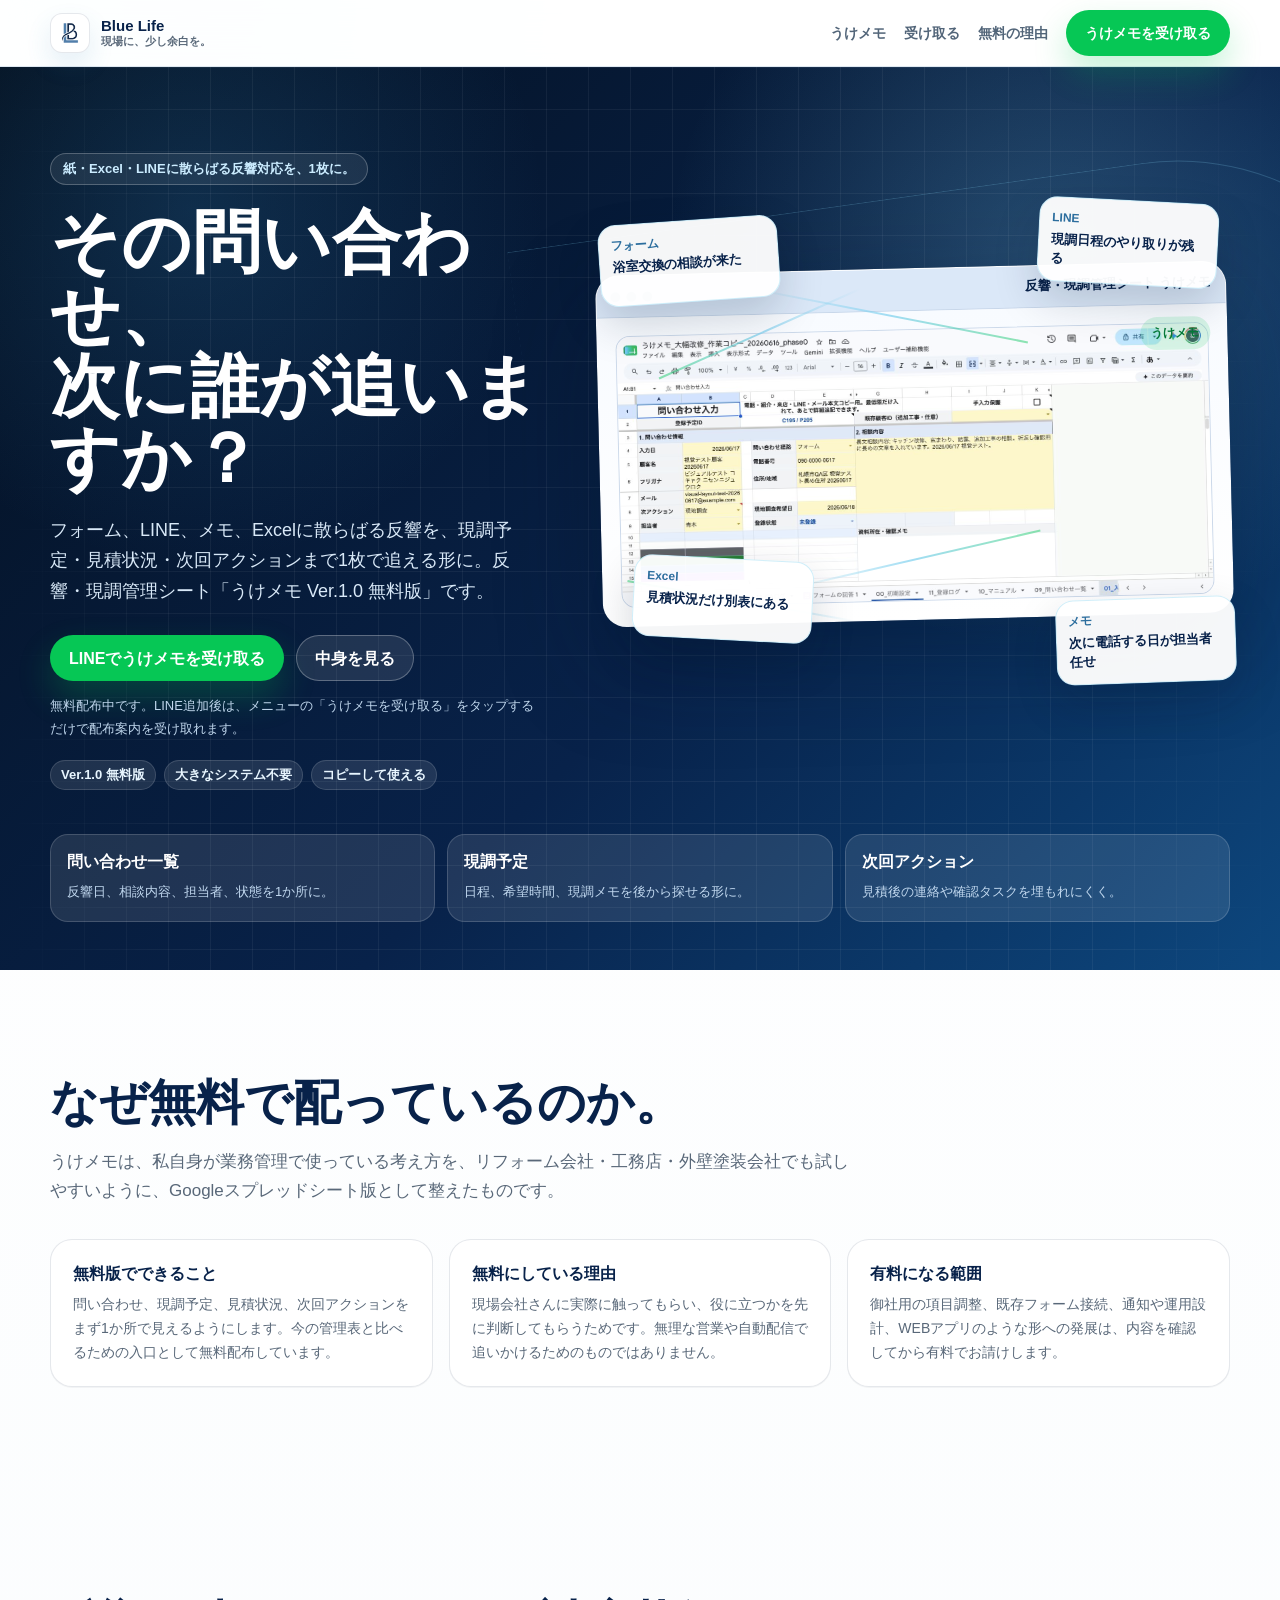
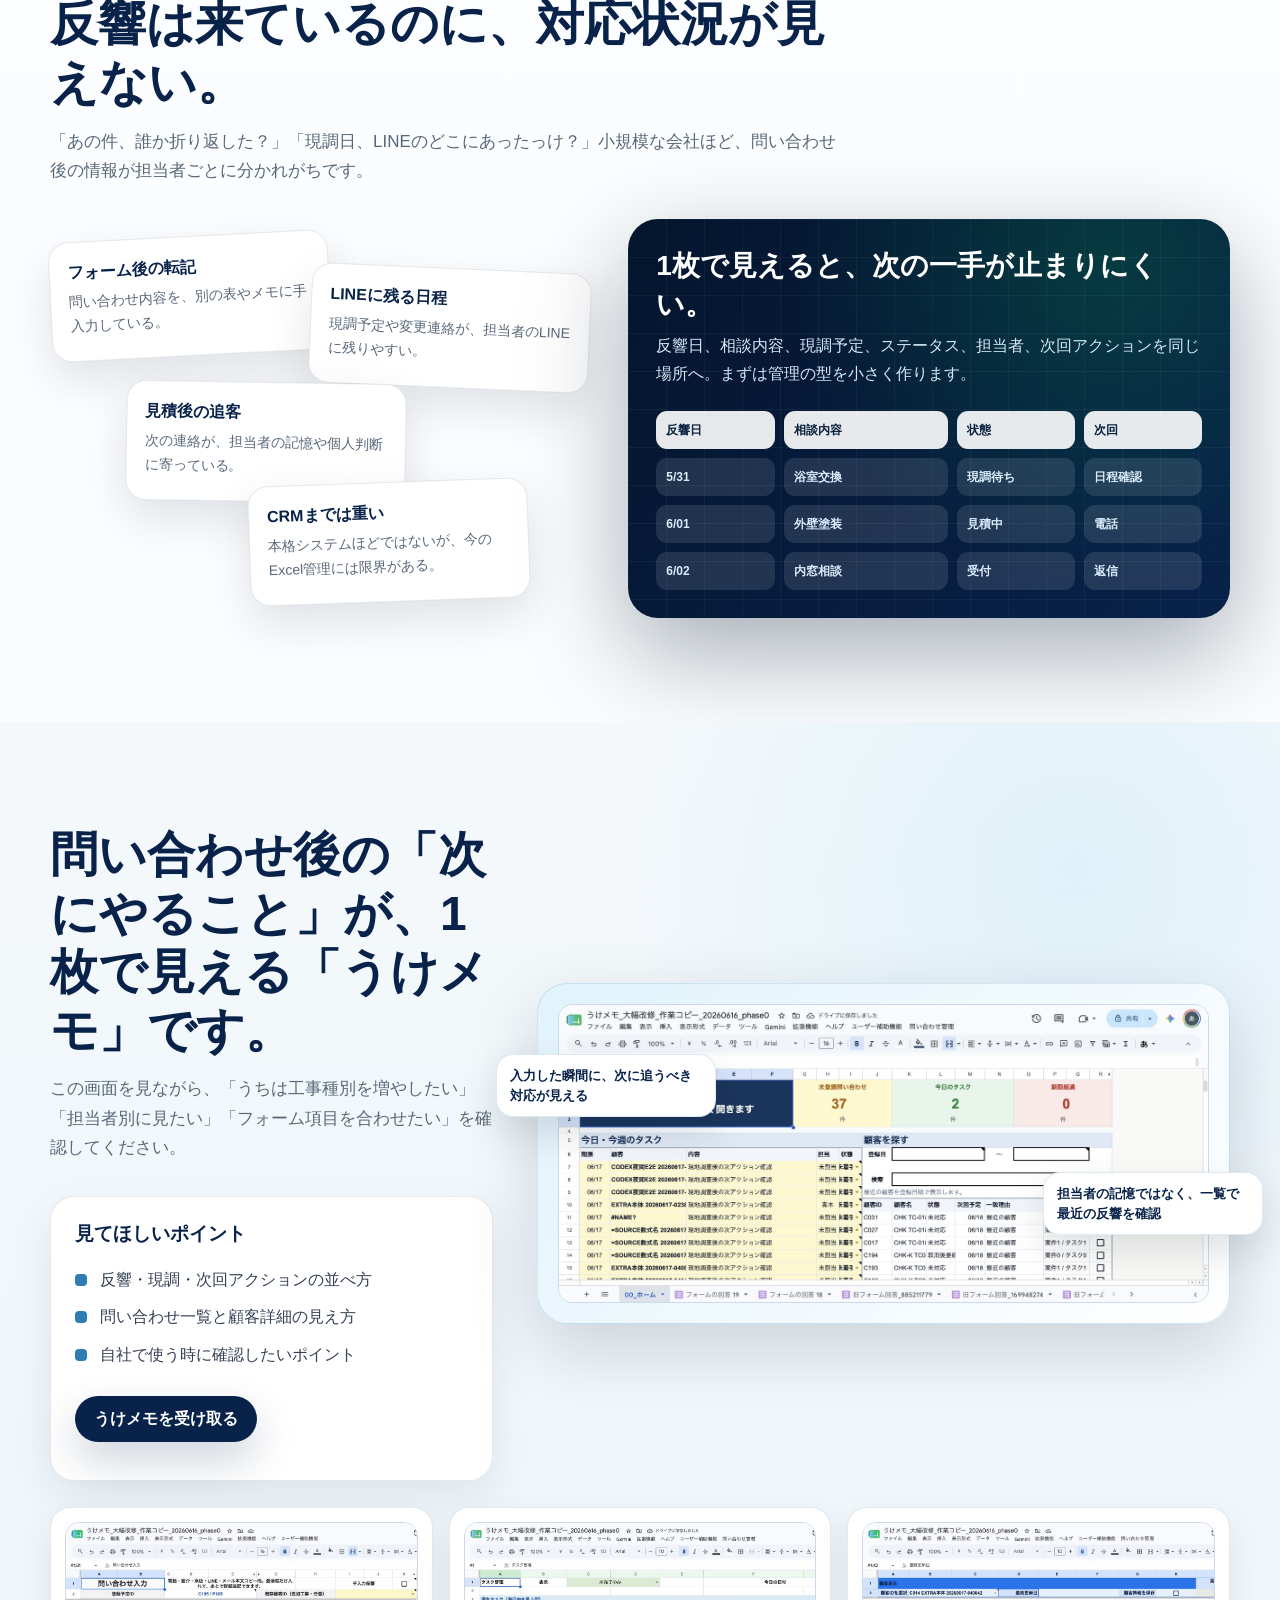
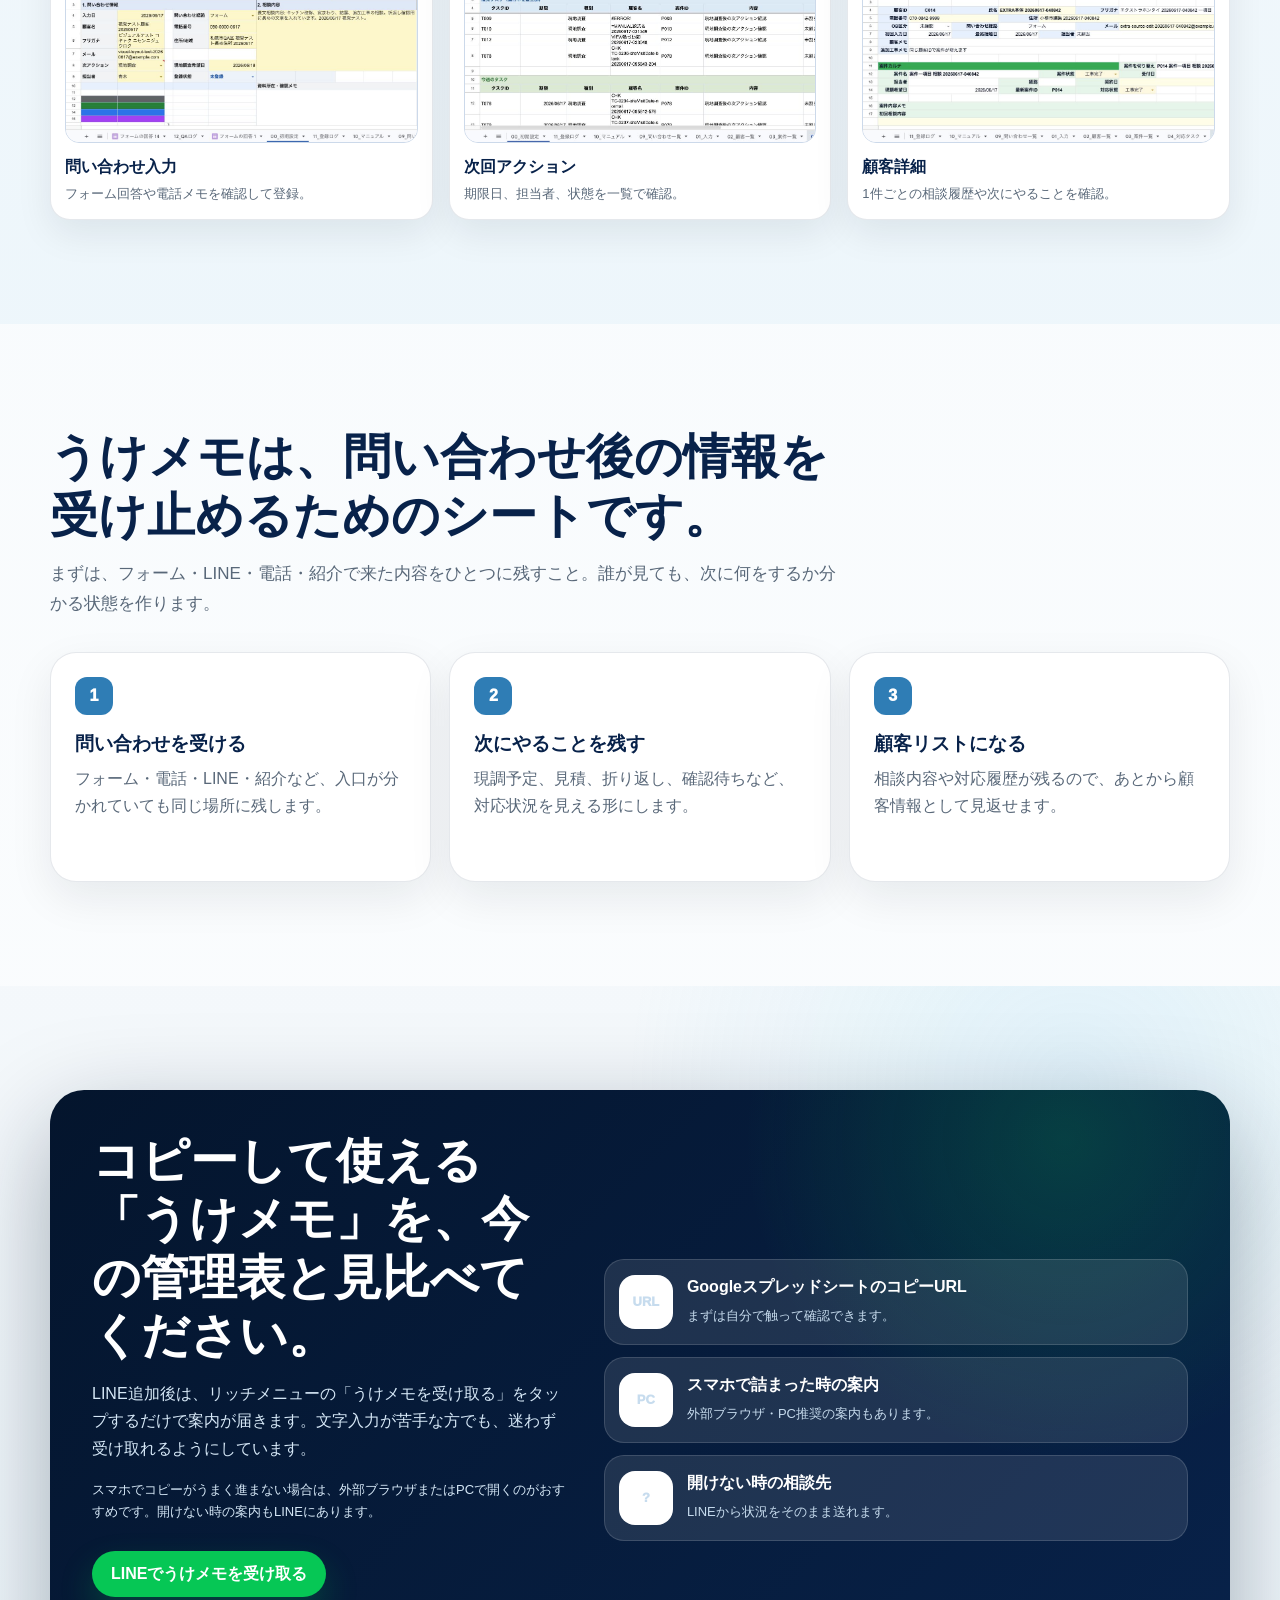
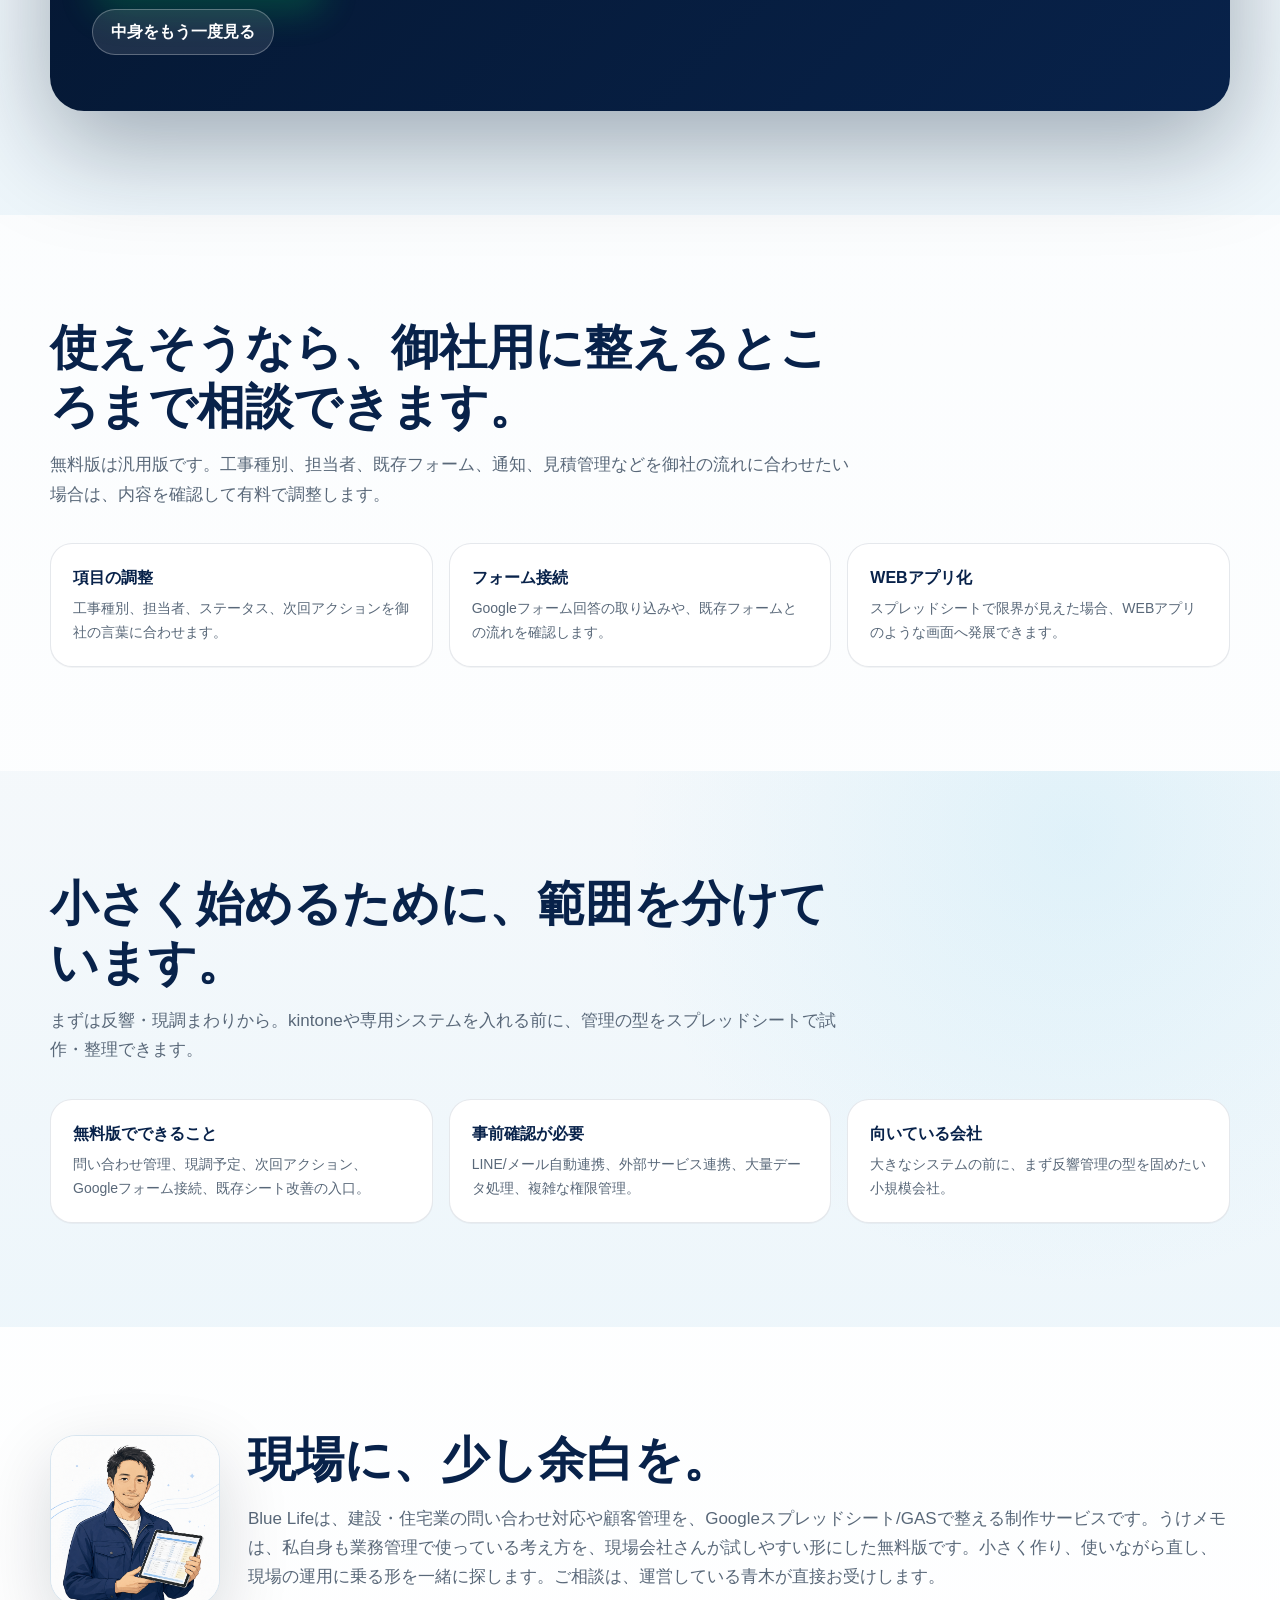
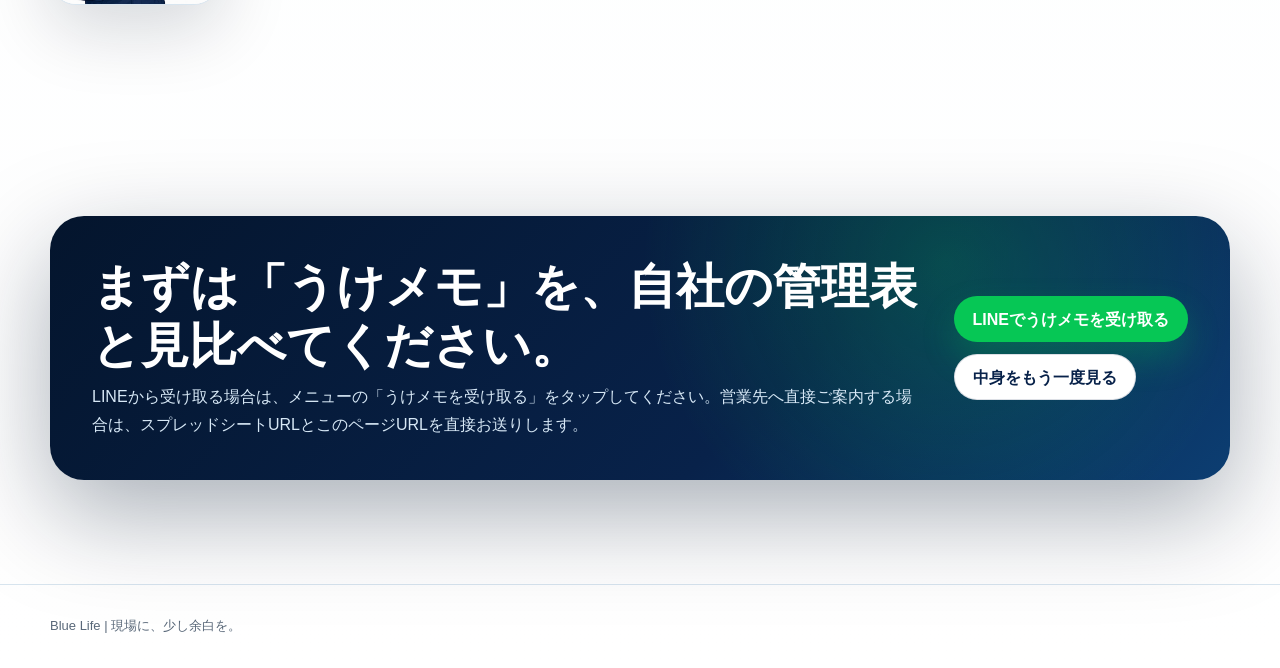
==== commit e128a67d: "Update ukememo landing page" ====
--- a/index.html
+++ b/index.html
@@ -1081,7 +1081,7 @@
       <div class="nav-links">
         <a href="#demo">うけメモ</a>
         <a href="https://lin.ee/WhV6vM5">受け取る</a>
-        <a href="#partner">協業</a>
+        <a href="#free">無料の理由</a>
         <a class="nav-cta" href="https://lin.ee/WhV6vM5">うけメモを受け取る</a>
       </div>
     </nav>
@@ -1093,16 +1093,16 @@
         <div>
           <span class="eyebrow">紙・Excel・LINEに散らばる反響対応を、1枚に。</span>
           <h1>その問い合わせ、<br>次に誰が追いますか？</h1>
-          <p class="hero-copy">フォーム、LINE、メモ、Excelに散らばる反響を、現調予定・見積状況・次回アクションまで1枚で追える形に。反響・現調管理シート「うけメモ」です。</p>
+          <p class="hero-copy">フォーム、LINE、メモ、Excelに散らばる反響を、現調予定・見積状況・次回アクションまで1枚で追える形に。反響・現調管理シート「うけメモ Ver.1.0 無料版」です。</p>
           <div class="cta-row">
             <a class="btn btn-primary" href="https://lin.ee/WhV6vM5">LINEでうけメモを受け取る</a>
             <a class="btn btn-ghost" href="#demo">中身を見る</a>
           </div>
-          <p class="micro">LINE追加後に「シート希望」と送ると、配布案内を受け取れます。</p>
+          <p class="micro">無料配布中です。LINE追加後は、メニューの「うけメモを受け取る」をタップするだけで配布案内を受け取れます。</p>
           <div class="promise-line">
-            <span>Googleスプレッドシートで試せる</span>
+            <span>Ver.1.0 無料版</span>
             <span>大きなシステム不要</span>
-            <span>コピーして使える汎用版</span>
+            <span>コピーして使える</span>
           </div>
         </div>
 
@@ -1121,7 +1121,7 @@
               <span>反響・現調管理シート うけメモ</span>
             </div>
             <div class="sheet-body">
-              <img class="shot-img" src="2026-05-27-gencho-carte-sheet-input.png" alt="問い合わせ入力と最近の入力一覧を確認できるGoogleスプレッドシート画面">
+              <img class="shot-img" src="ukememo-input.png" alt="問い合わせ入力と最近の入力一覧を確認できるうけメモの画面">
             </div>
           </div>
         </div>
@@ -1130,6 +1130,20 @@
         <div class="proof-item"><strong>問い合わせ一覧</strong><span>反響日、相談内容、担当者、状態を1か所に。</span></div>
         <div class="proof-item"><strong>現調予定</strong><span>日程、希望時間、現調メモを後から探せる形に。</span></div>
         <div class="proof-item"><strong>次回アクション</strong><span>見積後の連絡や確認タスクを埋もれにくく。</span></div>
+      </div>
+    </section>
+
+    <section class="section" id="free">
+      <div class="wrap">
+        <div class="section-head">
+          <h2>なぜ無料で配っているのか。</h2>
+          <p class="lead">うけメモは、私自身が業務管理で使っている考え方を、リフォーム会社・工務店・外壁塗装会社でも試しやすいように、Googleスプレッドシート版として整えたものです。</p>
+        </div>
+        <div class="risk-grid">
+          <div class="quiet-card"><strong>無料版でできること</strong><p>問い合わせ、現調予定、見積状況、次回アクションをまず1か所で見えるようにします。今の管理表と比べるための入口として無料配布しています。</p></div>
+          <div class="quiet-card"><strong>無料にしている理由</strong><p>現場会社さんに実際に触ってもらい、役に立つかを先に判断してもらうためです。無理な営業や自動配信で追いかけるためのものではありません。</p></div>
+          <div class="quiet-card"><strong>有料になる範囲</strong><p>御社用の項目調整、既存フォーム接続、通知や運用設計、WEBアプリのような形への発展は、内容を確認してから有料でお請けします。</p></div>
+        </div>
       </div>
     </section>
 
@@ -1180,15 +1194,15 @@
           </div>
         </div>
         <div class="product-shot">
-          <img class="shot-img" src="2026-05-27-gencho-carte-sheet-input.png" alt="問い合わせ入力画面">
+          <img class="shot-img" src="ukememo-home.png" alt="うけメモのHOME画面">
           <div class="callout callout-a">入力した瞬間に、次に追うべき対応が見える</div>
           <div class="callout callout-b">担当者の記憶ではなく、一覧で最近の反響を確認</div>
         </div>
       </div>
       <div class="wrap screens-row">
-        <div class="screen-card"><img class="shot-img" src="2026-05-27-gencho-carte-sheet-tasks.png" alt="タスク管理画面"><strong>次回アクション</strong><p>期限日、担当者、完了状態を一覧で確認。</p></div>
-        <div class="screen-card"><img class="shot-img" src="2026-05-27-gencho-carte-sheet-customers.png" alt="顧客一覧画面"><strong>顧客一覧</strong><p>顧客情報と案件の状態をまとめて確認。</p></div>
-        <div class="screen-card"><img class="shot-img" src="2026-05-27-gencho-carte-sheet-customer-view.png" alt="顧客詳細画面"><strong>顧客詳細</strong><p>1件ごとの相談履歴や次にやることを確認。</p></div>
+        <div class="screen-card"><img class="shot-img" src="ukememo-input.png" alt="問い合わせ入力画面"><strong>問い合わせ入力</strong><p>フォーム回答や電話メモを確認して登録。</p></div>
+        <div class="screen-card"><img class="shot-img" src="ukememo-tasks.png" alt="タスク管理画面"><strong>次回アクション</strong><p>期限日、担当者、状態を一覧で確認。</p></div>
+        <div class="screen-card"><img class="shot-img" src="ukememo-customer-view.png" alt="顧客詳細画面"><strong>顧客詳細</strong><p>1件ごとの相談履歴や次にやることを確認。</p></div>
       </div>
     </section>
 
@@ -1211,7 +1225,8 @@
         <div class="kit-grid">
           <div>
             <h2>コピーして使える「うけメモ」を、今の管理表と見比べてください。</h2>
-            <p>LINE追加後に「シート希望」と送ると、コピーURL、使い方ガイド、確認ポイントの配布案内を受け取れます。まずは今の管理表と見比べてください。</p>
+            <p>LINE追加後は、リッチメニューの「うけメモを受け取る」をタップするだけで案内が届きます。文字入力が苦手な方でも、迷わず受け取れるようにしています。</p>
+            <p class="micro">スマホでコピーがうまく進まない場合は、外部ブラウザまたはPCで開くのがおすすめです。開けない時の案内もLINEにあります。</p>
             <div class="cta-row">
               <a class="btn btn-primary" href="https://lin.ee/WhV6vM5">LINEでうけメモを受け取る</a>
               <a class="btn btn-ghost" href="#demo">中身をもう一度見る</a>
@@ -1219,23 +1234,23 @@
           </div>
           <div class="kit-preview">
             <div class="kit-item"><span class="kit-icon">URL</span><div><strong>GoogleスプレッドシートのコピーURL</strong><span>まずは自分で触って確認できます。</span></div></div>
-            <div class="kit-item"><span class="kit-icon">PDF</span><div><strong>使い方ガイド</strong><span>どこを見ればいいか迷わないように案内します。</span></div></div>
-            <div class="kit-item"><span class="kit-icon">✓</span><div><strong>確認ポイント</strong><span>今の管理表と見比べる時の見る場所をまとめます。</span></div></div>
+            <div class="kit-item"><span class="kit-icon">PC</span><div><strong>スマホで詰まった時の案内</strong><span>外部ブラウザ・PC推奨の案内もあります。</span></div></div>
+            <div class="kit-item"><span class="kit-icon">?</span><div><strong>開けない時の相談先</strong><span>LINEから状況をそのまま送れます。</span></div></div>
           </div>
         </div>
       </div>
     </section>
 
-    <section class="section" id="partner">
+    <section class="section" id="custom">
       <div class="wrap">
         <div class="section-head">
-          <h2>Web制作会社・広告代理店の方へ。反響後の“受け皿”まで提案できます。</h2>
-          <p class="lead">LPや広告で問い合わせを増やしても、クライアント側の管理が紙・Excel・LINEのままだと対応状況が見えません。制作後の追加提案として、管理シート化を組み込めます。</p>
+          <h2>使えそうなら、御社用に整えるところまで相談できます。</h2>
+          <p class="lead">無料版は汎用版です。工事種別、担当者、既存フォーム、通知、見積管理などを御社の流れに合わせたい場合は、内容を確認して有料で調整します。</p>
         </div>
         <div class="partner-grid">
-          <div class="quiet-card"><strong>LP制作後の追加提案</strong><p>問い合わせ後の管理まで提案できます。</p></div>
-          <div class="quiet-card"><strong>広告反響の管理用シート</strong><p>流入後の対応状況を見える形にします。</p></div>
-          <div class="quiet-card"><strong>クライアントごとの項目調整</strong><p>工事種別や運用に合わせて整えます。</p></div>
+          <div class="quiet-card"><strong>項目の調整</strong><p>工事種別、担当者、ステータス、次回アクションを御社の言葉に合わせます。</p></div>
+          <div class="quiet-card"><strong>フォーム接続</strong><p>Googleフォーム回答の取り込みや、既存フォームとの流れを確認します。</p></div>
+          <div class="quiet-card"><strong>WEBアプリ化</strong><p>スプレッドシートで限界が見えた場合、WEBアプリのような画面へ発展できます。</p></div>
         </div>
       </div>
     </section>
@@ -1247,7 +1262,7 @@
           <p class="lead">まずは反響・現調まわりから。kintoneや専用システムを入れる前に、管理の型をスプレッドシートで試作・整理できます。</p>
         </div>
         <div class="risk-grid">
-          <div class="quiet-card"><strong>できること</strong><p>問い合わせ管理、現調予定、次回アクション、Googleフォーム接続、既存シート改善。</p></div>
+          <div class="quiet-card"><strong>無料版でできること</strong><p>問い合わせ管理、現調予定、次回アクション、Googleフォーム接続、既存シート改善の入口。</p></div>
           <div class="quiet-card"><strong>事前確認が必要</strong><p>LINE/メール自動連携、外部サービス連携、大量データ処理、複雑な権限管理。</p></div>
           <div class="quiet-card"><strong>向いている会社</strong><p>大きなシステムの前に、まず反響管理の型を固めたい小規模会社。</p></div>
         </div>
@@ -1259,7 +1274,7 @@
         <div class="avatar"><img src="blue-life-operator-illustration.png" alt="Blue Life運営者イラスト"></div>
         <div>
           <h2>現場に、少し余白を。</h2>
-          <p class="lead">Blue Lifeは、建設・住宅業の問い合わせ対応や顧客管理を、Googleスプレッドシート/GASで整える制作サービスです。小さく作り、使いながら直し、現場の運用に乗る形を一緒に探します。</p>
+          <p class="lead">Blue Lifeは、建設・住宅業の問い合わせ対応や顧客管理を、Googleスプレッドシート/GASで整える制作サービスです。うけメモは、私自身も業務管理で使っている考え方を、現場会社さんが試しやすい形にした無料版です。小さく作り、使いながら直し、現場の運用に乗る形を一緒に探します。ご相談は、運営している青木が直接お受けします。</p>
         </div>
       </div>
     </section>
@@ -1268,7 +1283,7 @@
       <div class="wrap final-cta">
         <div>
           <h2>まずは「うけメモ」を、自社の管理表と見比べてください。</h2>
-          <p>LINE追加後に「シート希望」と送ってください。今の管理表と見比べて、使えそうか確認できます。</p>
+          <p>LINEから受け取る場合は、メニューの「うけメモを受け取る」をタップしてください。営業先へ直接ご案内する場合は、スプレッドシートURLとこのページURLを直接お送りします。</p>
         </div>
         <div class="cta-row" style="margin:0">
           <a class="btn btn-primary" href="https://lin.ee/WhV6vM5">LINEでうけメモを受け取る</a>
